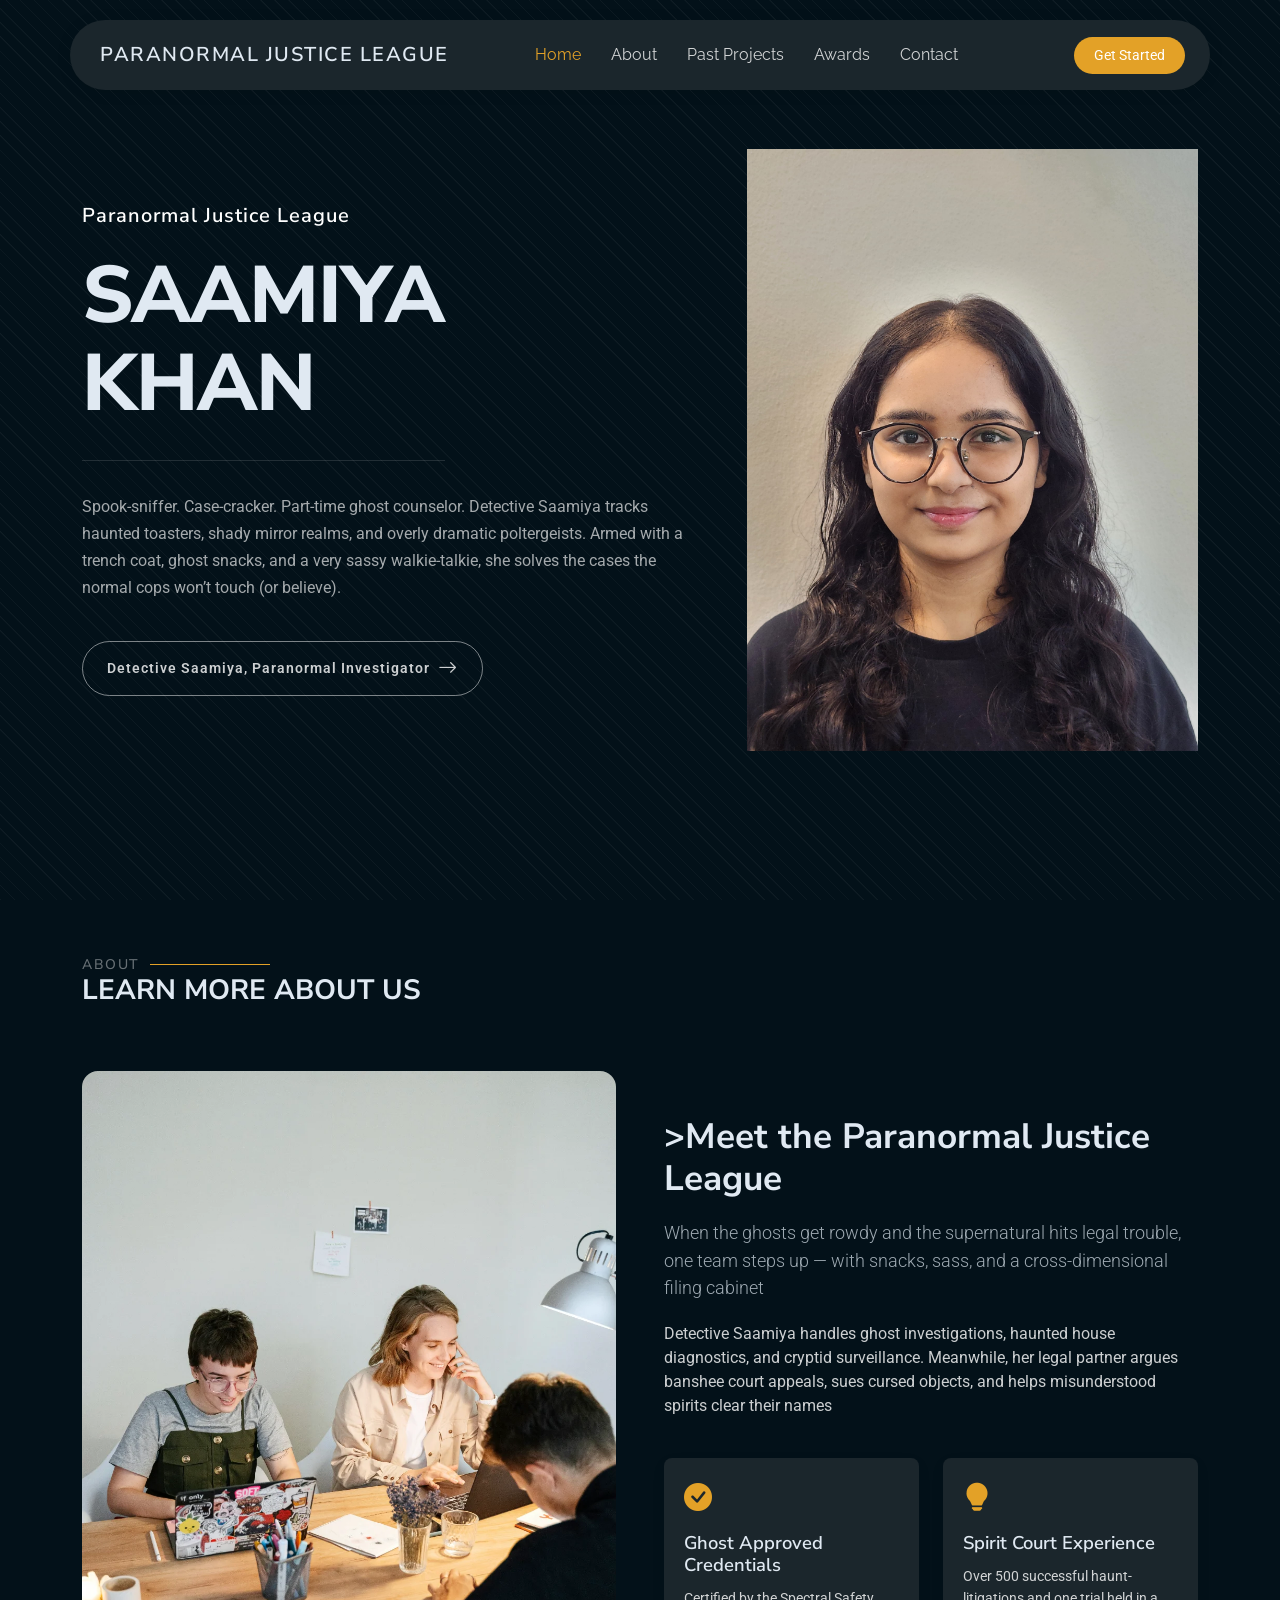
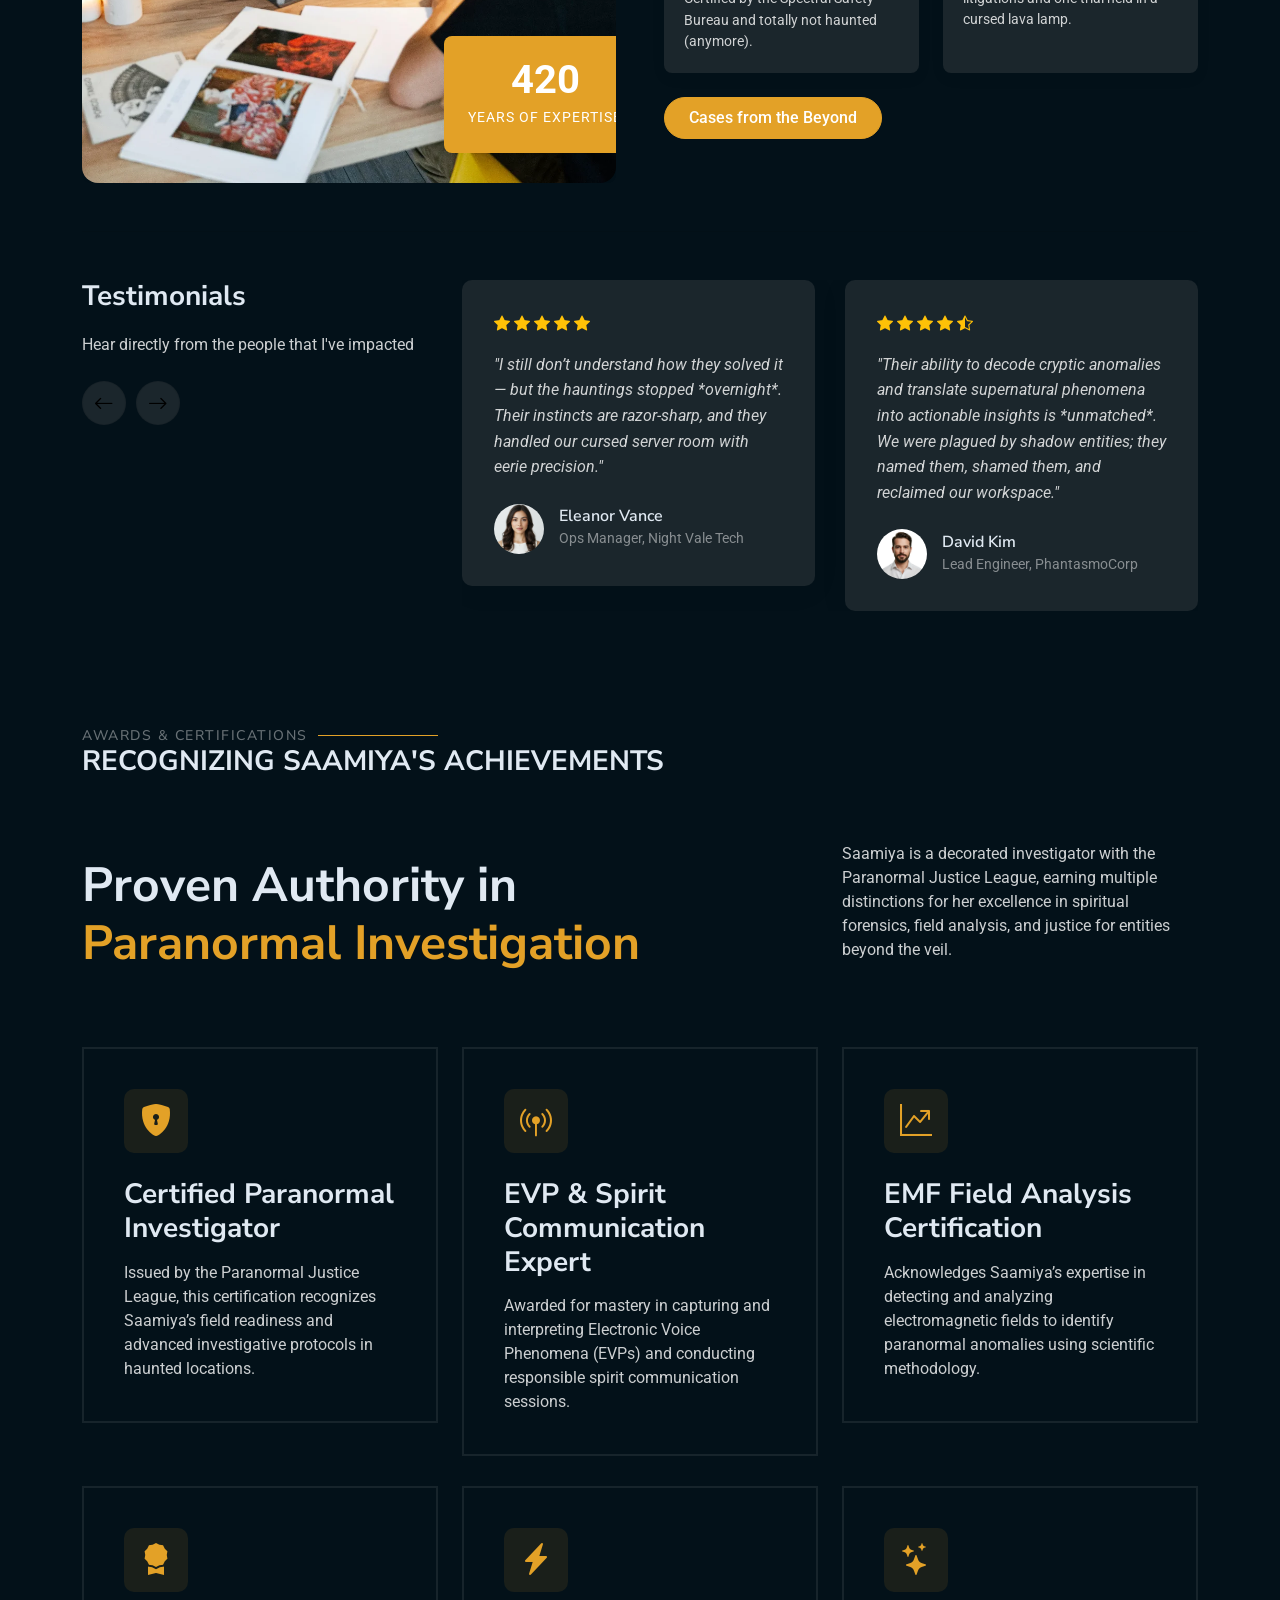
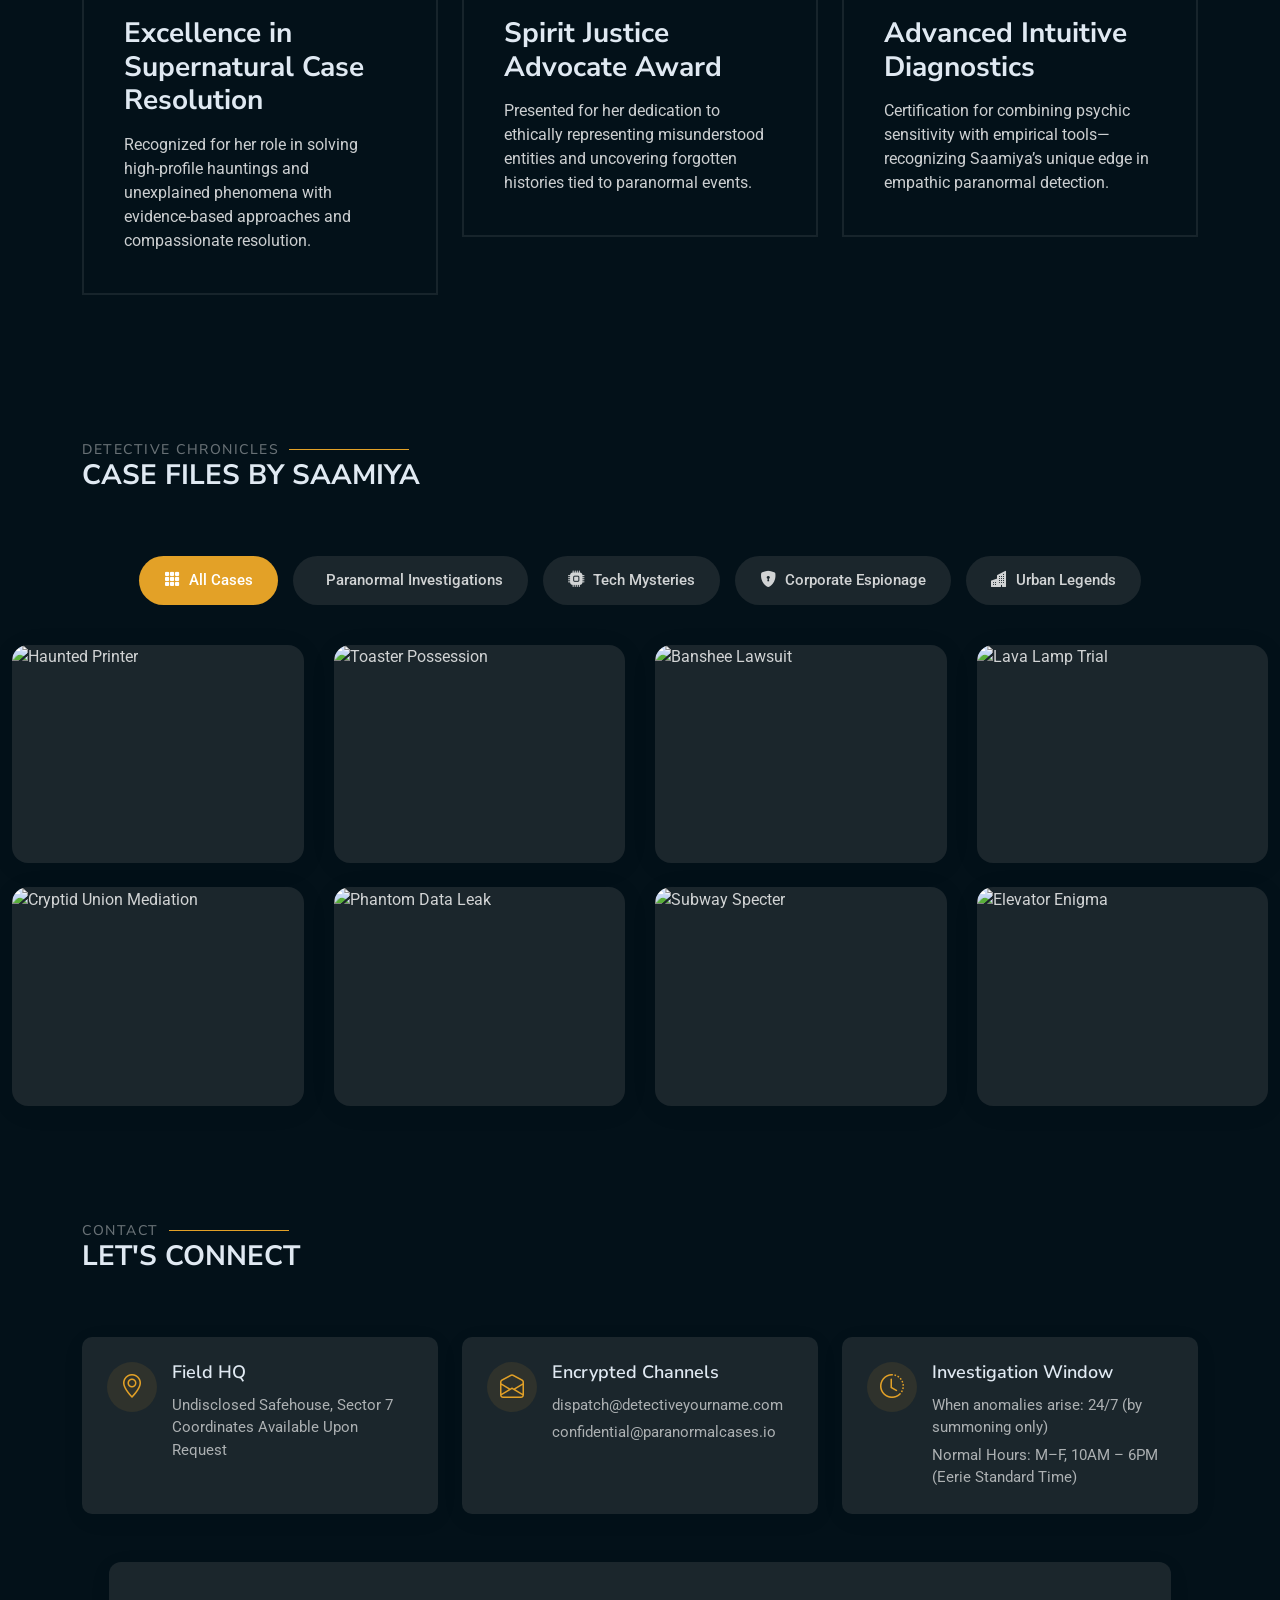
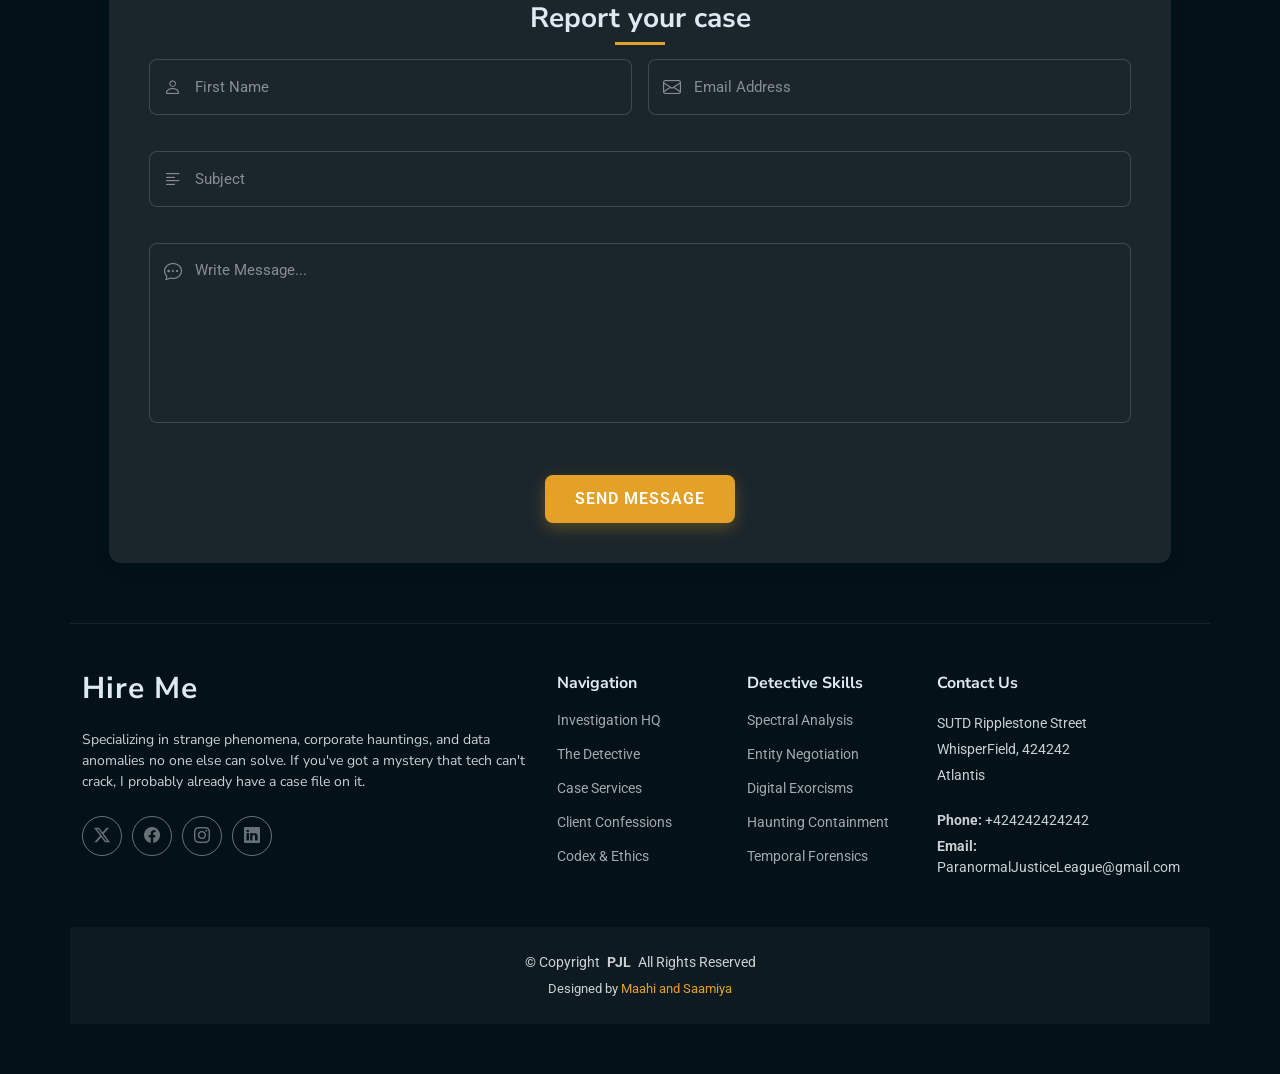
==== strategy2/index.html @ 7e61b8a5 "last commit" ====
<!DOCTYPE html>
<html lang="en">

<head>
  <meta charset="utf-8">
  <meta content="width=device-width, initial-scale=1.0" name="viewport">
  <title>Saamiya Khan's portfolio</title>
  <meta name="description" content="">
  <meta name="keywords" content="">

  <!-- Favicons -->
  <link href="assets/img/favicon.png" rel="icon">
  <link href="assets/img/apple-touch-icon.png" rel="apple-touch-icon">

  <!-- Fonts -->
  <link href="https://fonts.googleapis.com" rel="preconnect">
  <link href="https://fonts.gstatic.com" rel="preconnect" crossorigin>
  <link href="https://fonts.googleapis.com/css2?family=Roboto:ital,wght@0,100;0,300;0,400;0,500;0,700;0,900;1,100;1,300;1,400;1,500;1,700;1,900&family=Raleway:ital,wght@0,100;0,200;0,300;0,400;0,500;0,600;0,700;0,800;0,900;1,100;1,200;1,300;1,400;1,500;1,600;1,700;1,800;1,900&family=Nunito+Sans:ital,wght@0,200;0,300;0,400;0,600;0,700;0,800;0,900;1,200;1,300;1,400;1,600;1,700;1,800;1,900&display=swap" rel="stylesheet">

  <!-- Vendor CSS Files -->
  <link href="assets/vendor/bootstrap/css/bootstrap.min.css" rel="stylesheet">
  <link href="assets/vendor/bootstrap-icons/bootstrap-icons.css" rel="stylesheet">
  <link href="assets/vendor/aos/aos.css" rel="stylesheet">
  <link href="assets/vendor/swiper/swiper-bundle.min.css" rel="stylesheet">
  <link href="assets/vendor/glightbox/css/glightbox.min.css" rel="stylesheet">

  <!-- Main CSS File -->
  <link href="assets/css/main.css" rel="stylesheet">
  

  <!-- =======================================================
  * Template Name: Strategy
  * Template URL: https://bootstrapmade.com/strategy-bootstrap-agency-template/
  * Updated: Jun 06 2025 with Bootstrap v5.3.6
  * Author: BootstrapMade.com
  * License: https://bootstrapmade.com/license/
  ======================================================== -->
</head>

<body class="index-page">

  <header id="header" class="header d-flex align-items-center fixed-top">
    <div class="header-container container-fluid container-xl position-relative d-flex align-items-center justify-content-between">

      <a href="index.html" class="logo d-flex align-items-center me-auto me-xl-0">
        <!-- Uncomment the line below if you also wish to use an image logo -->
        <!-- <img src="assets/img/logo.webp" alt=""> -->
        <h1 class="sitename">Paranormal Justice League</h1>
      </a>

      <nav id="navmenu" class="navmenu">
        <ul>
          <li><a href="#hero" class="active">Home</a></li>
          <li><a href="#about">About</a></li>
          <li><a href="#portfolio">Past Projects</a></li>
          <li><a href="#awards">Awards</a></li>
          <!-- <li><a href="#team">Team</a></li> -->
          <!-- <li class="dropdown"><a href="#"><span>Dropdown</span> <i class="bi bi-chevron-down toggle-dropdown"></i></a> -->
            <!-- <ul> -->
              <!-- <li><a href="#">Dropdown 1</a></li>
              <li class="dropdown"><a href="#"><span>Deep Dropdown</span> <i class="bi bi-chevron-down toggle-dropdown"></i></a>
                <ul>
                  <li><a href="#">Deep Dropdown 1</a></li>
                  <li><a href="#">Deep Dropdown 2</a></li>
                  <li><a href="#">Deep Dropdown 3</a></li>
                  <li><a href="#">Deep Dropdown 4</a></li>
                  <li><a href="#">Deep Dropdown 5</a></li>
                </ul>
              </li>
              <li><a href="#">Dropdown 2</a></li>
              <li><a href="#">Dropdown 3</a></li>
              <li><a href="#">Dropdown 4</a></li>
            </ul>
          </li> -->
          <li><a href="#contact">Contact</a></li>
        <!-- </ul> -->
        <i class="mobile-nav-toggle d-xl-none bi bi-list"></i>
      </nav>

      <a class="btn-getstarted" href="#about">Get Started</a>

    </div>
  </header>

  <main class="main">

    <!-- Hero Section -->
    <section id="hero" class="hero section">
      <div class="container">
        <div class="row">
          <div class="col-lg-7 content-col" data-aos="fade-up">
            <div class="content">
              <div class="agency-name">
                <h5>Paranormal Justice League</h5>
              </div>

              <div class="main-heading">
                <h1>SAAMIYA <br>KHAN</h1>
              </div>

              <div class="divider"></div>

              <div class="description">
                <p>Spook-sniffer. Case-cracker. Part-time ghost counselor. Detective Saamiya tracks haunted toasters, shady mirror realms, and overly dramatic poltergeists. Armed with a trench coat, ghost snacks, and a very sassy walkie-talkie, she solves the cases the normal cops won’t touch (or believe).</p>
              </div>

              <div class="cta-button">
                <a href="#services" class="btn">
                  <span>Detective Saamiya, Paranormal Investigator</span>
                  <i class="bi bi-arrow-right"></i>
                </a>
              </div>
            </div>
          </div>

          <div class="col-lg-5" data-aos="zoom-out">
            <div class="visual-content">
              <div class="fluid-shape">
                <img src="maahi.jpg" alt="Abstract Fluid Shape" class="fluid-img">
              </div>


          </div>
        </div>
      </div>
    </section><!-- /Hero Section -->

    <!-- About Section -->
    <section id="about" class="about section">

      <!-- Section Title -->
      <div class="container section-title" data-aos="fade-up">
        <h2>About</h2>
        <div><span>Learn More</span> <span class="description-title">About Us</span></div>
      </div><!-- End Section Title -->

      <div class="container">

        <div class="row gx-5 align-items-center">
          <div class="col-lg-6" data-aos="fade-right" data-aos-delay="200">
            <div class="about-image position-relative">
              <img src="assets/img/about/about-portrait-1.webp" class="img-fluid rounded-4 shadow-sm" alt="About Image" loading="lazy">
              <div class="experience-badge">
                <span class="years">420</span>
                <span class="text">Years of Expertise</span>
              </div>
            </div>
          </div>

          <div class="col-lg-6 mt-4 mt-lg-0" data-aos="fade-left" data-aos-delay="300">
            <div class="about-content">
              <h2>>Meet the Paranormal Justice League</h2>
              <p class="lead">When the ghosts get rowdy and the supernatural hits legal trouble, one team steps up — with snacks, sass, and a cross-dimensional filing cabinet</p>
              <p>Detective Saamiya handles ghost investigations, haunted house diagnostics, and cryptid surveillance. Meanwhile, her legal partner argues banshee court appeals, sues cursed objects, and helps misunderstood spirits clear their names</p>

              <div class="row g-4 mt-3">
                <div class="col-md-6" data-aos="zoom-in" data-aos-delay="400">
                  <div class="feature-item">
                    <i class="bi bi-check-circle-fill"></i>
                    <h5>Ghost Approved Credentials</h5>
                    <p>Certified by the Spectral Safety Bureau and totally not haunted (anymore).</p>
                  </div>
                </div>
                <div class="col-md-6" data-aos="zoom-in" data-aos-delay="450">
                  <div class="feature-item">
                    <i class="bi bi-lightbulb-fill"></i>
                    <h5>Spirit Court Experience</h5>
                    <p>Over 500 successful haunt-litigations and one trial held in a cursed lava lamp.</p>
                  </div>
                </div>
              </div>

              <a href="#" class="btn btn-primary mt-4">Cases from the Beyond</a>
            </div>
          </div>
        </div>

        <div class="testimonial-section mt-5 pt-5" data-aos="fade-up" data-aos-delay="100">
          <div class="row">
            <div class="col-lg-4" data-aos="fade-right" data-aos-delay="200">
              <div class="testimonial-intro">
                <h3>Testimonials</h3>
                <p>Hear directly from the people that I've impacted</p>
                <div class="swiper-nav-buttons mt-4">
                  <button class="slider-prev"><i class="bi bi-arrow-left"></i></button>
                  <button class="slider-next"><i class="bi bi-arrow-right"></i></button>
                </div>
              </div>
            </div>

            <div class="col-lg-8" data-aos="fade-left" data-aos-delay="300">
              <div class="testimonial-slider swiper init-swiper">
                <script type="application/json" class="swiper-config">
                  {
                    "loop": true,
                    "speed": 800,
                    "autoplay": {
                      "delay": 5000
                    },
                    "slidesPerView": 1,
                    "spaceBetween": 30,
                    "navigation": {
                      "nextEl": ".slider-next",
                      "prevEl": ".slider-prev"
                    },
                    "breakpoints": {
                      "768": {
                        "slidesPerView": 2
                      }
                    }
                  }
                </script>
                <div class="swiper-wrapper">
                  <div class="swiper-slide">
                    <div class="testimonial-item">
                      <div class="rating mb-3">
                        <i class="bi bi-star-fill"></i>
                        <i class="bi bi-star-fill"></i>
                        <i class="bi bi-star-fill"></i>
                        <i class="bi bi-star-fill"></i>
                        <i class="bi bi-star-fill"></i>
                      </div>
                      <p>"I still don’t understand how they solved it — but the hauntings stopped *overnight*. Their instincts are razor-sharp, and they handled our cursed server room with eerie precision."</p>
                      <div class="client-info d-flex align-items-center mt-4">
                        <img src="assets/img/person/person-f-1.webp" class="client-img" alt="Client" loading="lazy">
                        <div>
                          <h6 class="mb-0">Eleanor Vance</h6>
                          <span>Ops Manager, Night Vale Tech</span>
                        </div>
                      </div>
                    </div>
                  </div>
                
                  <div class="swiper-slide">
                    <div class="testimonial-item">
                      <div class="rating mb-3">
                        <i class="bi bi-star-fill"></i>
                        <i class="bi bi-star-fill"></i>
                        <i class="bi bi-star-fill"></i>
                        <i class="bi bi-star-fill"></i>
                        <i class="bi bi-star-half"></i>
                      </div>
                      <p>"Their ability to decode cryptic anomalies and translate supernatural phenomena into actionable insights is *unmatched*. We were plagued by shadow entities; they named them, shamed them, and reclaimed our workspace."</p>
                      <div class="client-info d-flex align-items-center mt-4">
                        <img src="assets/img/person/person-m-1.webp" class="client-img" alt="Client" loading="lazy">
                        <div>
                          <h6 class="mb-0">David Kim</h6>
                          <span>Lead Engineer, PhantasmoCorp</span>
                        </div>
                      </div>
                    </div>
                  </div>
                
                  <div class="swiper-slide">
                    <div class="testimonial-item">
                      <div class="rating mb-3">
                        <i class="bi bi-star-fill"></i>
                        <i class="bi bi-star-fill"></i>
                        <i class="bi bi-star-fill"></i>
                        <i class="bi bi-star-fill"></i>
                        <i class="bi bi-star-fill"></i>
                      </div>
                      <p>"They handled our multidimensional anomaly with calm, professionalism, and surprisingly good humor. Their case notes alone could be a sacred text. We’ll never call anyone else."</p>
                      <div class="client-info d-flex align-items-center mt-4">
                        <img src="assets/img/person/person-f-2.webp" class="client-img" alt="Client" loading="lazy">
                        <div>
                          <h6 class="mb-0">Isabella Diaz</h6>
                          <span>Research Analyst, Quantum Wards Institute</span>
                        </div>
                      </div>
                    </div>
                  </div>
                
                  <div class="swiper-slide">
                    <div class="testimonial-item">
                      <div class="rating mb-3">
                        <i class="bi bi-star-fill"></i>
                        <i class="bi bi-star-fill"></i>
                        <i class="bi bi-star-fill"></i>
                        <i class="bi bi-star-fill"></i>
                        <i class="bi bi-star-half"></i>
                      </div>
                      <p>"Their work isn’t just investigation — it’s *art*. They found the pattern behind our ghostly interference and helped us build a psychic firewall. We’ve seen 300% fewer interdimensional glitches since."</p>
                      <div class="client-info d-flex align-items-center mt-4">
                        <img src="assets/img/person/person-f-3.webp" class="client-img" alt="Client" loading="lazy">
                        <div>
                          <h6 class="mb-0">Olivia Chen</h6>
                          <span>Strategic Lead, Aether Defense Ltd.</span>
                        </div>
                      </div>
                    </div>
                  </div>
                </div>
                
                    </div>
                  </div>

                </div>
              </div>
            </div>
          </div>
        </div>

      </div>

    </section><!-- /About Section -->

<!-- Awards & Certifications Section -->
<section id="awards" class="services section">

  <!-- Section Title -->
  <div class="container section-title" data-aos="fade-up">
    <h2>Awards & Certifications</h2>
    <div><span>Recognizing</span> <span class="description-title">Saamiya's Achievements</span></div>
  </div><!-- End Section Title -->

  <div class="container" data-aos="fade-up" data-aos-delay="100">

    <div class="service-header">
      <div class="row align-items-center">
        <div class="col-lg-8 col-md-12">
          <div class="service-intro">
            <h2 class="service-heading">
              <div>Proven Authority in</div>
              <div><span>Paranormal Investigation</span></div>
            </h2>
          </div>
        </div>
        <div class="col-lg-4 col-md-12">
          <div class="service-summary">
            <p>
              Saamiya is a decorated investigator with the Paranormal Justice League, earning multiple distinctions for her excellence in spiritual forensics, field analysis, and justice for entities beyond the veil.
            </p>
          </div>
        </div>
      </div>
    </div>

    <div class="row justify-content-center">
      <!-- Certification 1 -->
      <div class="col-lg-4 col-md-6" data-aos="fade-up" data-aos-delay="100">
        <div class="service-card position-relative z-1">
          <div class="service-icon"><i class="bi bi-shield-lock-fill"></i></div>
          <h3><span>Certified Paranormal Investigator</span></h3>
          <p>
            Issued by the Paranormal Justice League, this certification recognizes Saamiya’s field readiness and advanced investigative protocols in haunted locations.
          </p>
        </div>
      </div>

      <!-- Certification 2 -->
      <div class="col-lg-4 col-md-6" data-aos="fade-up" data-aos-delay="200">
        <div class="service-card position-relative z-1">
          <div class="service-icon"><i class="bi bi-broadcast-pin"></i></div>
          <h3><span>EVP & Spirit Communication Expert</span></h3>
          <p>
            Awarded for mastery in capturing and interpreting Electronic Voice Phenomena (EVPs) and conducting responsible spirit communication sessions.
          </p>
        </div>
      </div>

      <!-- Certification 3 -->
      <div class="col-lg-4 col-md-6" data-aos="fade-up" data-aos-delay="300">
        <div class="service-card position-relative z-1">
          <div class="service-icon"><i class="bi bi-graph-up-arrow"></i></div>
          <h3><span>EMF Field Analysis Certification</span></h3>
          <p>
            Acknowledges Saamiya’s expertise in detecting and analyzing electromagnetic fields to identify paranormal anomalies using scientific methodology.
          </p>
        </div>
      </div>

      <!-- Award 1 -->
      <div class="col-lg-4 col-md-6" data-aos="fade-up" data-aos-delay="100">
        <div class="service-card position-relative z-1">
          <div class="service-icon"><i class="bi bi-award-fill"></i></div>
          <h3><span>Excellence in Supernatural Case Resolution</span></h3>
          <p>
            Recognized for her role in solving high-profile hauntings and unexplained phenomena with evidence-based approaches and compassionate resolution.
          </p>
        </div>
      </div>

      <!-- Award 2 -->
      <div class="col-lg-4 col-md-6" data-aos="fade-up" data-aos-delay="200">
        <div class="service-card position-relative z-1">
          <div class="service-icon"><i class="bi bi-lightning-charge-fill"></i></div>
          <h3><span>Spirit Justice Advocate Award</span></h3>
          <p>
            Presented for her dedication to ethically representing misunderstood entities and uncovering forgotten histories tied to paranormal events.
          </p>
        </div>
      </div>

      <!-- Certification 4 -->
      <div class="col-lg-4 col-md-6" data-aos="fade-up" data-aos-delay="300">
        <div class="service-card position-relative z-1">
          <div class="service-icon"><i class="bi bi-stars"></i></div>
          <h3><span>Advanced Intuitive Diagnostics</span></h3>
          <p>
            Certification for combining psychic sensitivity with empirical tools—recognizing Saamiya’s unique edge in empathic paranormal detection.
          </p>
        </div>
      </div>
    </div>

  </div>

</section><!-- /Awards & Certifications Section -->
<!-- /Services Section -->

    
<!-- Detective Chronicles -->
<section id="portfolio" class="portfolio section">

  <!-- Section Title -->
  <div class="container section-title" data-aos="fade-up">
    <h2>Detective Chronicles</h2>
    <div><span>Case Files</span> <span class="description-title">by Saamiya</span></div>
  </div>

  <div class="container-fluid" data-aos="fade-up" data-aos-delay="100">

    <!-- Filter Buttons -->
    <ul class="portfolio-filters isotope-filters" data-aos="fade-up" data-aos-delay="200">
      <li data-filter="*" class="filter-active"><i class="bi bi-grid-3x3-gap-fill"></i> All Cases</li>
      <li data-filter=".filter-paranormal"><i class="bi bi-ghost"></i> Paranormal Investigations</li>
      <li data-filter=".filter-tech"><i class="bi bi-cpu-fill"></i> Tech Mysteries</li>
      <li data-filter=".filter-espionage"><i class="bi bi-shield-lock-fill"></i> Corporate Espionage</li>
      <li data-filter=".filter-urban"><i class="bi bi-buildings-fill"></i> Urban Legends</li>
    </ul>

    <div class="row g-4 isotope-container" data-aos="fade-up" data-aos-delay="300">

      <!-- 1. Haunted Printer -->
      <div class="col-xl-3 col-lg-4 col-md-6 portfolio-item isotope-item filter-paranormal filter-tech">
        <article class="portfolio-entry">
          <figure class="entry-image">
            <img src="https://media.istockphoto.com/id/1144360999/vector/printer-smiling-happily.jpg?s=612x612&w=0&k=20&c=KK5tN6tHNyS4cyvFwNqzIfMZHY4Z8WwAH3NFi91m-T4=" class="img-fluid" alt="Haunted Printer" loading="lazy">
            <div class="entry-overlay">
              <div class="overlay-content">
                <div class="entry-meta">Paranormal • Tech</div>
                <h3 class="entry-title">Haunted Printer Debacle</h3>
                <div class="entry-links">
                  <a href="https://media.istockphoto.com/id/1144360999/vector/printer-smiling-happily.jpg?s=612x612&w=0&k=20&c=KK5tN6tHNyS4cyvFwNqzIfMZHY4Z8WwAH3NFi91m-T4=" class="glightbox" data-gallery="portfolio-gallery-printer" data-glightbox='{"title": "Haunted Printer Debacle", "description": "I exorcised a cursed printer spitting midnight resume curses."}'>
                    <i class="bi bi-arrows-angle-expand"></i>
                  </a>
                </div>
              </div>
            </div>
          </figure>
        </article>
      </div>

      <!-- 2. Toaster Possession -->
      <div class="col-xl-3 col-lg-4 col-md-6 portfolio-item isotope-item filter-paranormal filter-tech">
        <article class="portfolio-entry">
          <figure class="entry-image">
            <img src="https://i.scdn.co/image/ab6765630000ba8a7b9ec8b0b09b303f2203f6bc" class="img-fluid" alt="Toaster Possession" loading="lazy">
            <div class="entry-overlay">
              <div class="overlay-content">
                <div class="entry-meta">Paranormal • Tech</div>
                <h3 class="entry-title">Toaster Possession</h3>
                <div class="entry-links">
                  <a href="https://i.scdn.co/image/ab6765630000ba8a7b9ec8b0b09b303f2203f6bc" class="glightbox" data-gallery="portfolio-gallery-toaster" data-glightbox='{"title": "Toaster Possession", "description": "I uncovered a spirit using a toaster to deliver ghostly messages."}'>
                    <i class="bi bi-arrows-angle-expand"></i>
                  </a>
                </div>
              </div>
            </div>
          </figure>
        </article>
      </div>

      <!-- 3. Banshee Lawsuit -->
      <div class="col-xl-3 col-lg-4 col-md-6 portfolio-item isotope-item filter-paranormal filter-urban">
        <article class="portfolio-entry">
          <figure class="entry-image">
            <img src="https://encrypted-tbn0.gstatic.com/images?q=tbn:ANd9GcRHsA2jXFbxF05ObL9e1bbpMeC14MDNgeGWzA&s" class="img-fluid" alt="Banshee Lawsuit" loading="lazy">
            <div class="entry-overlay">
              <div class="overlay-content">
                <div class="entry-meta">Paranormal • Urban</div>
                <h3 class="entry-title">Banshee HOA Lawsuit</h3>
                <div class="entry-links">
                  <a href="https://encrypted-tbn0.gstatic.com/images?q=tbn:ANd9GcRHsA2jXFbxF05ObL9e1bbpMeC14MDNgeGWzA&s" class="glightbox" data-gallery="portfolio-gallery-banshee" data-glightbox='{"title": "Banshee HOA Lawsuit", "description": "I defended a banshee accused of disturbing the neighborhood—free-speech screams court-win!"}'>
                    <i class="bi bi-arrows-angle-expand"></i>
                  </a>
                </div>
              </div>
            </div>
          </figure>
        </article>
      </div>

      <!-- 4. Lava Lamp Trial -->
      <div class="col-xl-3 col-lg-4 col-md-6 portfolio-item isotope-item filter-paranormal">
        <article class="portfolio-entry">
          <figure class="entry-image">
            <img src="https://upload.wikimedia.org/wikipedia/commons/2/24/Lava_lamps_%2816136876840%29.jpg" class="img-fluid" alt="Lava Lamp Trial" loading="lazy">
            <div class="entry-overlay">
              <div class="overlay-content">
                <div class="entry-meta">Paranormal</div>
                <h3 class="entry-title">Cursed Lava Lamp Trial</h3>
                <div class="entry-links">
                  <a href="https://upload.wikimedia.org/wikipedia/commons/2/24/Lava_lamps_%2816136876840%29.jpg" class="glightbox" data-gallery="portfolio-gallery-lavalamp" data-glightbox='{"title": "Cursed Lava Lamp Trial", "description": "I represented a sentient lava lamp seeking legal standing—won candle-court citizenship."}'>
                    <i class="bi bi-arrows-angle-expand"></i>
                  </a>
                </div>
              </div>
            </div>
          </figure>
        </article>
      </div>

      <!-- 5. Cryptid Union Mediation -->
      <div class="col-xl-3 col-lg-4 col-md-6 portfolio-item isotope-item filter-paranormal filter-espionage">
        <article class="portfolio-entry">
          <figure class="entry-image">
            <img src="https://thumbs.dreamstime.com/b/walking-bigfoot-drawing-comic-style-cartoon-mythical-creature-vector-clip-art-illustration-95029530.jpg" class="img-fluid" alt="Cryptid Union Mediation" loading="lazy">
            <div class="entry-overlay">
              <div class="overlay-content">
                <div class="entry-meta">Paranormal • Espionage</div>
                <h3 class="entry-title">Cryptid Union Mediation</h3>
                <div class="entry-links">
                  <a href="https://thumbs.dreamstime.com/b/walking-bigfoot-drawing-comic-style-cartoon-mythical-creature-vector-clip-art-illustration-95029530.jpg" class="glightbox" data-gallery="portfolio-gallery-cryptid" data-glightbox='{"title": "Cryptid Union Mediation", "description": "I mediated negotiations between Bigfoot and Mothman—secured snack breaks and forest Wi‑Fi."}'>
                    <i class="bi bi-arrows-angle-expand"></i>
                  </a>
                </div>
              </div>
            </div>
          </figure>
        </article>
      </div>

      <!-- 6. Phantom Data Leak -->
      <div class="col-xl-3 col-lg-4 col-md-6 portfolio-item isotope-item filter-tech filter-espionage">
        <article class="portfolio-entry">
          <figure class="entry-image">
            <img src="https://surfshark.com/wp-content/uploads/2022/03/What_is_data_leak_hero_EN-1024x501.png" class="img-fluid" alt="Phantom Data Leak" loading="lazy">
            <div class="entry-overlay">
              <div class="overlay-content">
                <div class="entry-meta">Tech • Espionage</div>
                <h3 class="entry-title">Phantom Data Leak</h3>
                <div class="entry-links">
                  <a href="https://surfshark.com/wp-content/uploads/2022/03/What_is_data_leak_hero_EN-1024x501.png" class="glightbox" data-gallery="portfolio-gallery-dataleak" data-glightbox='{"title": "Phantom Data Leak", "description": "I traced a ghost-sourced data breach leaking intel to nowhere—plugged ethereal backdoors in client server."}'>
                    <i class="bi bi-arrows-angle-expand"></i>
                  </a>
                </div>
              </div>
            </div>
          </figure>
        </article>
      </div>

      <!-- 7. Subway Specter -->
      <div class="col-xl-3 col-lg-4 col-md-6 portfolio-item isotope-item filter-urban filter-paranormal">
        <article class="portfolio-entry">
          <figure class="entry-image">
            <img src="https://img.freepik.com/free-vector/black-dirty-footprint-set_90220-280.jpg?semt=ais_items_boosted&w=740" class="img-fluid" alt="Subway Specter" loading="lazy">
            <div class="entry-overlay">
              <div class="overlay-content">
                <div class="entry-meta">Urban • Paranormal</div>
                <h3 class="entry-title">Subway Specter</h3>
                <div class="entry-links">
                  <a href="https://img.freepik.com/free-vector/black-dirty-footprint-set_90220-280.jpg?semt=ais_items_boosted&w=740" class="glightbox" data-gallery="portfolio-gallery-subway" data-glightbox='{"title": "Subway Specter", "description": "I investigated phantom footsteps on track 13 and restored service by relocating a lost spirit conductor."}'>
                    <i class="bi bi-arrows-angle-expand"></i>
                  </a>
                </div>
              </div>
            </div>
          </figure>
        </article>
      </div>

      <!-- 8. Elevator Enigma -->
      <div class="col-xl-3 col-lg-4 col-md-6 portfolio-item isotope-item filter-urban filter-tech">
        <article class="portfolio-entry">
          <figure class="entry-image">
            <img src="https://thumbs.dreamstime.com/b/nostalgic-s-vhs-countdown-timer-glitch-art-digital-time-capsule-pixelated-interference-retro-vibes-step-back-355498917.jpg" class="img-fluid" alt="Elevator Enigma" loading="lazy">
            <div class="entry-overlay">
              <div class="overlay-content">
                <div class="entry-meta">Urban • Tech</div>
                <h3 class="entry-title">Elevator Enigma</h3>
                <div class="entry-links">
                  <a href="https://thumbs.dreamstime.com/b/nostalgic-s-vhs-countdown-timer-glitch-art-digital-time-capsule-pixelated-interference-retro-vibes-step-back-355498917.jpg" class="glightbox" data-gallery="portfolio-gallery-elevator" data-glightbox='{"title": "Elevator Enigma", "description": "I debugged an elevator possessed by glitching time-loops—restored smooth rides using spectral firmware patch."}'>
                    <i class="bi bi-arrows-angle-expand"></i>
                  </a>
                </div>
              </div>
            </div>
          </figure>
        </article>
      </div>

    </div><!-- End Portfolio Container -->
  </div>
</section>


    

    <!-- Contact Section -->
    <section id="contact" class="contact section">

      <!-- Section Title -->
      <div class="container section-title" data-aos="fade-up">
        <h2>Contact</h2>
        <div><span>Let's</span> <span class="description-title">Connect</span></div>
      </div><!-- End Section Title -->

      <div class="container" data-aos="fade-up" data-aos-delay="100">

        <!-- Contact Info Boxes -->
        <div class="row gy-4 mb-5">
          <div class="col-lg-4" data-aos="fade-up" data-aos-delay="100">
            <div class="contact-info-box">
              <div class="icon-box">
                <i class="bi bi-geo-alt"></i>
              </div>
              <div class="info-content">
                <h4>Field HQ</h4>
                <p>Undisclosed Safehouse, Sector 7<br>Coordinates Available Upon Request</p>
              </div>
            </div>
          </div>
      
          <!-- Cryptic Mail -->
          <div class="col-lg-4" data-aos="fade-up" data-aos-delay="200">
            <div class="contact-info-box">
              <div class="icon-box">
                <i class="bi bi-envelope-open"></i>
              </div>
              <div class="info-content">
                <h4>Encrypted Channels</h4>
                <p>dispatch@detectiveyourname.com</p>
                <p>confidential@paranormalcases.io</p>
              </div>
            </div>
          </div>
      
          <!-- Operation Hours -->
          <div class="col-lg-4" data-aos="fade-up" data-aos-delay="300">
            <div class="contact-info-box">
              <div class="icon-box">
                <i class="bi bi-clock-history"></i>
              </div>
              <div class="info-content">
                <h4>Investigation Window</h4>
                <p>When anomalies arise: 24/7 (by summoning only)</p>
                <p>Normal Hours: M–F, 10AM – 6PM (Eerie Standard Time)</p>
              </div>
            </div>
          </div>
      
        </div>
      
      </div>
      

      <!-- Google Maps (Full Width) -->
      <!-- <div class="map-section" data-aos="fade-up" data-aos-delay="200">
        <iframe src="https://www.google.com/maps/embed?pb=!1m14!1m8!1m3!1d48389.78314118045!2d-74.006138!3d40.710059!3m2!1i1024!2i768!4f13.1!3m3!1m2!1s0x89c25a22a3bda30d%3A0xb89d1fe6bc499443!2sDowntown%20Conference%20Center!5e0!3m2!1sen!2sus!4v1676961268712!5m2!1sen!2sus" width="100%" height="500" style="border:0;" allowfullscreen="" loading="lazy" referrerpolicy="no-referrer-when-downgrade"></iframe>
      </div> -->

      <!-- Contact Form Section (Overlapping) -->
      
        <div class="row justify-content-center" data-aos="fade-up" data-aos-delay="300">
          <div class="col-lg-10">
            <div class="contact-form-wrapper">
              <h2 class="text-center mb-4">Report your case</h2>

              <form action="forms/contact.php" method="post" class="php-email-form">
                <div class="row g-3">
                  <div class="col-md-6">
                    <div class="form-group">
                      <div class="input-with-icon">
                        <i class="bi bi-person"></i>
                        <input type="text" class="form-control" name="name" placeholder="First Name" required="">
                      </div>
                    </div>
                  </div>

                  <div class="col-md-6">
                    <div class="form-group">
                      <div class="input-with-icon">
                        <i class="bi bi-envelope"></i>
                        <input type="email" class="form-control" name="email" placeholder="Email Address" required="">
                      </div>
                    </div>
                  </div>

                  <div class="col-md-12">
                    <div class="form-group">
                      <div class="input-with-icon">
                        <i class="bi bi-text-left"></i>
                        <input type="text" class="form-control" name="subject" placeholder="Subject" required="">
                      </div>
                    </div>
                  </div>

                  <div class="col-12">
                    <div class="form-group">
                      <div class="input-with-icon">
                        <i class="bi bi-chat-dots message-icon"></i>
                        <textarea class="form-control" name="message" placeholder="Write Message..." style="height: 180px" required=""></textarea>
                      </div>
                    </div>
                  </div>

                  <div class="col-12">
                    <div class="loading">Loading</div>
                    <div class="error-message"></div>
                    <div class="sent-message">Your message has been sent. Thank you!</div>
                  </div>

                  <div class="col-12 text-center">
                    <button type="submit" class="btn btn-primary btn-submit">SEND MESSAGE</button>
                  </div>
                </div>
              </form>
            </div>
          
        </div>

      </div>

    </section><!-- /Contact Section -->

  </main>

  <footer id="footer" class="footer">

    <div class="container footer-top">
      <div class="row gy-4">
        <div class="col-lg-5 col-md-12 footer-about">
          <a href="index.html" class="logo d-flex align-items-center">
            <span class="sitename">Hire Me</span>
          </a>
          <p>Specializing in strange phenomena, corporate hauntings, and data anomalies no one else can solve. If you've got a mystery that tech can't crack, I probably already have a case file on it.</p>
          <div class="social-links d-flex mt-4">
            <a href=""><i class="bi bi-twitter-x"></i></a>
            <a href=""><i class="bi bi-facebook"></i></a>
            <a href=""><i class="bi bi-instagram"></i></a>
            <a href=""><i class="bi bi-linkedin"></i></a>
          </div>
        </div>

        <div class="col-lg-2 col-6 footer-links">
          <h4>Navigation</h4>
          <ul>
            <li><a href="#">Investigation HQ</a></li>
            <li><a href="#">The Detective</a></li>
            <li><a href="#">Case Services</a></li>
            <li><a href="#">Client Confessions</a></li>
            <li><a href="#">Codex & Ethics</a></li>
          </ul>
        </div>

        <div class="col-lg-2 col-6 footer-links">
          <h4>Detective Skills</h4>
          <ul>
            <li><a href="#">Spectral Analysis</a></li>
            <li><a href="#">Entity Negotiation</a></li>
            <li><a href="#">Digital Exorcisms</a></li>
            <li><a href="#">Haunting Containment</a></li>
            <li><a href="#">Temporal Forensics</a></li>
          </ul>
        </div>

        <div class="col-lg-3 col-md-12 footer-contact text-center text-md-start">
          <h4>Contact Us</h4>
          <p>SUTD Ripplestone Street</p>
          <p>WhisperField, 424242</p>
          <p>Atlantis</p>
          <p class="mt-4"><strong>Phone:</strong> <span>+424242424242</span></p>
          <p><strong>Email:</strong> <span>ParanormalJusticeLeague@gmail.com</span></p>
        </div>

      </div>
    </div>

    <div class="container copyright text-center mt-4">
      <p>© <span>Copyright</span> <strong class="px-1 sitename">PJL</strong> <span>All Rights Reserved</span></p>
      <div class="credits">
        <!-- All the links in the footer should remain intact. -->
        <!-- You can delete the links only if you've purchased the pro version. -->
        <!-- Licensing information: https://bootstrapmade.com/license/ -->
        <!-- Purchase the pro version with working PHP/AJAX contact form: [buy-url] -->
        Designed by <a href="https://bootstrapmade.com/">Maahi and Saamiya</a>
      </div>
    </div>

  </footer>

  <!-- Scroll Top -->
  <a href="#" id="scroll-top" class="scroll-top d-flex align-items-center justify-content-center"><i class="bi bi-arrow-up-short"></i></a>

  <!-- Preloader -->
  <div id="preloader"></div>

  <!-- Vendor JS Files -->
  <script src="assets/vendor/bootstrap/js/bootstrap.bundle.min.js"></script>
  <script src="assets/vendor/php-email-form/validate.js"></script>
  <script src="assets/vendor/aos/aos.js"></script>
  <script src="assets/vendor/swiper/swiper-bundle.min.js"></script>
  <script src="assets/vendor/glightbox/js/glightbox.min.js"></script>
  <script src="assets/vendor/imagesloaded/imagesloaded.pkgd.min.js"></script>
  <script src="assets/vendor/isotope-layout/isotope.pkgd.min.js"></script>

  <!-- Main JS File -->
  <script src="assets/js/main.js"></script>

</body>

</html>
---- strategy2/assets/css/main.css ----
/**
* Template Name: Strategy
* Template URL: https://bootstrapmade.com/strategy-bootstrap-agency-template/
* Updated: Jun 06 2025 with Bootstrap v5.3.6
* Author: BootstrapMade.com
* License: https://bootstrapmade.com/license/
*/

/*--------------------------------------------------------------
# Font & Color Variables
# Help: https://bootstrapmade.com/color-system/
--------------------------------------------------------------*/
/* Fonts */
:root {
  --default-font: "Roboto",  system-ui, -apple-system, "Segoe UI", Roboto, "Helvetica Neue", Arial, "Noto Sans", "Liberation Sans", sans-serif, "Apple Color Emoji", "Segoe UI Emoji", "Segoe UI Symbol", "Noto Color Emoji";
  --heading-font: "Nunito Sans",  sans-serif;
  --nav-font: "Raleway",  sans-serif;
}

/* Global Colors - The following color variables are used throughout the website. Updating them here will change the color scheme of the entire website */
:root { 
  --background-color: #031119; /* Background color for the entire website, including individual sections */
  --default-color: rgba(255, 255, 255, 0.8); /* Default color used for the majority of the text content across the entire website */
  --heading-color: #e0e9f2; /* Color for headings, subheadings and title throughout the website */
  --accent-color: #e3a127; /* Accent color that represents your brand on the website. It's used for buttons, links, and other elements that need to stand out */
  --surface-color: #1b262c; /* The surface color is used as a background of boxed elements within sections, such as cards, icon boxes, or other elements that require a visual separation from the global background. */
  --contrast-color: #ffffff; /* Contrast color for text, ensuring readability against backgrounds of accent, heading, or default colors. */
}

/* Nav Menu Colors - The following color variables are used specifically for the navigation menu. They are separate from the global colors to allow for more customization options */
:root {
  --nav-color: rgba(255, 255, 255, 0.8);  /* The default color of the main navmenu links */
  --nav-hover-color: #e3a127; /* Applied to main navmenu links when they are hovered over or active */
  --nav-mobile-background-color: #29343a; /* Used as the background color for mobile navigation menu */
  --nav-dropdown-background-color: #29343a; /* Used as the background color for dropdown items that appear when hovering over primary navigation items */
  --nav-dropdown-color: rgba(255, 255, 255, 0.8); /* Used for navigation links of the dropdown items in the navigation menu. */
  --nav-dropdown-hover-color: #e3a127; /* Similar to --nav-hover-color, this color is applied to dropdown navigation links when they are hovered over. */
}

/* Color Presets - These classes override global colors when applied to any section or element, providing reuse of the sam color scheme. */

.light-background {
  --background-color: #0d1d26;
  --surface-color: #16262f;
}

.dark-background {
  --background-color: #060606;
  --default-color: #ffffff;
  --heading-color: #ffffff;
  --surface-color: #252525;
  --contrast-color: #ffffff;
}

/* Smooth scroll */
:root {
  scroll-behavior: smooth;
}

/*--------------------------------------------------------------
# General Styling & Shared Classes
--------------------------------------------------------------*/
body {
  color: var(--default-color);
  background-color: var(--background-color);
  font-family: var(--default-font);
}

a {
  color: var(--accent-color);
  text-decoration: none;
  transition: 0.3s;
}

a:hover {
  color: color-mix(in srgb, var(--accent-color), transparent 25%);
  text-decoration: none;
}

h1,
h2,
h3,
h4,
h5,
h6 {
  color: var(--heading-color);
  font-family: var(--heading-font);
}

/* PHP Email Form Messages
------------------------------*/
.php-email-form .error-message {
  display: none;
  background: #df1529;
  color: #ffffff;
  text-align: left;
  padding: 15px;
  margin-bottom: 24px;
  font-weight: 600;
}

.php-email-form .sent-message {
  display: none;
  color: #ffffff;
  background: #059652;
  text-align: center;
  padding: 15px;
  margin-bottom: 24px;
  font-weight: 600;
}

.php-email-form .loading {
  display: none;
  background: var(--surface-color);
  text-align: center;
  padding: 15px;
  margin-bottom: 24px;
}

.php-email-form .loading:before {
  content: "";
  display: inline-block;
  border-radius: 50%;
  width: 24px;
  height: 24px;
  margin: 0 10px -6px 0;
  border: 3px solid var(--accent-color);
  border-top-color: var(--surface-color);
  animation: php-email-form-loading 1s linear infinite;
}

@keyframes php-email-form-loading {
  0% {
    transform: rotate(0deg);
  }

  100% {
    transform: rotate(360deg);
  }
}

/*--------------------------------------------------------------
# Global Header
--------------------------------------------------------------*/
.header {
  --background-color: rgba(255, 255, 255, 0);
  color: var(--default-color);
  background-color: var(--background-color);
  padding: 20px 0;
  transition: all 0.5s;
  z-index: 997;
}

.header .header-container {
  background: var(--surface-color);
  border-radius: 50px;
  padding: 5px 25px 5px 30px;
  box-shadow: 0px 2px 15px rgba(0, 0, 0, 0.1);
}

.header .logo {
  line-height: 1;
}

.header .logo img {
  max-height: 36px;
  margin-right: 8px;
}

.header .logo h1 {
  font-size: 20px;
  margin: 0;
  font-weight: 600;
  text-transform: uppercase;
  letter-spacing: 1.5px;
  color: var(--heading-color);
}

.header .btn-getstarted,
.header .btn-getstarted:focus {
  color: var(--contrast-color);
  background: var(--accent-color);
  font-size: 14px;
  padding: 8px 20px;
  margin: 0 0 0 30px;
  border-radius: 50px;
  transition: 0.3s;
}

.header .btn-getstarted:hover,
.header .btn-getstarted:focus:hover {
  color: var(--contrast-color);
  background: color-mix(in srgb, var(--accent-color), transparent 15%);
}

@media (max-width: 1200px) {
  .header {
    padding-top: 10px;
  }

  .header .header-container {
    margin-left: 10px;
    margin-right: 10px;
    padding: 10px 5px 10px 15px;
  }

  .header .logo {
    order: 1;
  }

  .header .btn-getstarted {
    order: 2;
    margin: 0 10px 0 0;
    padding: 6px 15px;
  }

  .header .navmenu {
    order: 3;
  }
}

/*--------------------------------------------------------------
# Navigation Menu
--------------------------------------------------------------*/
/* Navmenu - Desktop */
@media (min-width: 1200px) {
  .navmenu {
    padding: 0;
  }

  .navmenu ul {
    margin: 0;
    padding: 0;
    display: flex;
    list-style: none;
    align-items: center;
  }

  .navmenu li {
    position: relative;
  }

  .navmenu a,
  .navmenu a:focus {
    color: var(--nav-color);
    padding: 18px 15px;
    font-size: 16px;
    font-family: var(--nav-font);
    font-weight: 400;
    display: flex;
    align-items: center;
    justify-content: space-between;
    white-space: nowrap;
    transition: 0.3s;
  }

  .navmenu a i,
  .navmenu a:focus i {
    font-size: 12px;
    line-height: 0;
    margin-left: 5px;
    transition: 0.3s;
  }

  .navmenu li:last-child a {
    padding-right: 0;
  }

  .navmenu li:hover>a,
  .navmenu .active,
  .navmenu .active:focus {
    color: var(--nav-hover-color);
  }

  .navmenu .dropdown ul {
    margin: 0;
    padding: 10px 0;
    background: var(--nav-dropdown-background-color);
    display: block;
    position: absolute;
    visibility: hidden;
    left: 14px;
    top: 130%;
    opacity: 0;
    transition: 0.3s;
    border-radius: 4px;
    z-index: 99;
    box-shadow: 0px 0px 30px rgba(0, 0, 0, 0.1);
  }

  .navmenu .dropdown ul li {
    min-width: 200px;
  }

  .navmenu .dropdown ul a {
    padding: 10px 20px;
    font-size: 15px;
    text-transform: none;
    color: var(--nav-dropdown-color);
  }

  .navmenu .dropdown ul a i {
    font-size: 12px;
  }

  .navmenu .dropdown ul a:hover,
  .navmenu .dropdown ul .active:hover,
  .navmenu .dropdown ul li:hover>a {
    color: var(--nav-dropdown-hover-color);
  }

  .navmenu .dropdown:hover>ul {
    opacity: 1;
    top: 100%;
    visibility: visible;
  }

  .navmenu .dropdown .dropdown ul {
    top: 0;
    left: -90%;
    visibility: hidden;
  }

  .navmenu .dropdown .dropdown:hover>ul {
    opacity: 1;
    top: 0;
    left: -100%;
    visibility: visible;
  }
}

/* Navmenu - Mobile */
@media (max-width: 1199px) {
  .mobile-nav-toggle {
    color: var(--nav-color);
    font-size: 28px;
    line-height: 0;
    margin-right: 10px;
    cursor: pointer;
    transition: color 0.3s;
  }

  .navmenu {
    padding: 0;
    z-index: 9997;
  }

  .navmenu ul {
    display: none;
    list-style: none;
    position: absolute;
    inset: 60px 20px 20px 20px;
    padding: 10px 0;
    margin: 0;
    border-radius: 6px;
    background-color: var(--nav-mobile-background-color);
    overflow-y: auto;
    transition: 0.3s;
    z-index: 9998;
    box-shadow: 0px 0px 30px rgba(0, 0, 0, 0.1);
  }

  .navmenu a,
  .navmenu a:focus {
    color: var(--nav-dropdown-color);
    padding: 10px 20px;
    font-family: var(--nav-font);
    font-size: 17px;
    font-weight: 500;
    display: flex;
    align-items: center;
    justify-content: space-between;
    white-space: nowrap;
    transition: 0.3s;
  }

  .navmenu a i,
  .navmenu a:focus i {
    font-size: 12px;
    line-height: 0;
    margin-left: 5px;
    width: 30px;
    height: 30px;
    display: flex;
    align-items: center;
    justify-content: center;
    border-radius: 50%;
    transition: 0.3s;
    background-color: color-mix(in srgb, var(--accent-color), transparent 90%);
  }

  .navmenu a i:hover,
  .navmenu a:focus i:hover {
    background-color: var(--accent-color);
    color: var(--contrast-color);
  }

  .navmenu a:hover,
  .navmenu .active,
  .navmenu .active:focus {
    color: var(--nav-dropdown-hover-color);
  }

  .navmenu .active i,
  .navmenu .active:focus i {
    background-color: var(--accent-color);
    color: var(--contrast-color);
    transform: rotate(180deg);
  }

  .navmenu .dropdown ul {
    position: static;
    display: none;
    z-index: 99;
    padding: 10px 0;
    margin: 10px 20px;
    background-color: var(--nav-dropdown-background-color);
    border: 1px solid color-mix(in srgb, var(--default-color), transparent 90%);
    box-shadow: none;
    transition: all 0.5s ease-in-out;
  }

  .navmenu .dropdown ul ul {
    background-color: rgba(33, 37, 41, 0.1);
  }

  .navmenu .dropdown>.dropdown-active {
    display: block;
    background-color: rgba(33, 37, 41, 0.03);
  }

  .mobile-nav-active {
    overflow: hidden;
  }

  .mobile-nav-active .mobile-nav-toggle {
    color: #fff;
    position: absolute;
    font-size: 32px;
    top: 15px;
    right: 15px;
    margin-right: 0;
    z-index: 9999;
  }

  .mobile-nav-active .navmenu {
    position: fixed;
    overflow: hidden;
    inset: 0;
    background: rgba(33, 37, 41, 0.8);
    transition: 0.3s;
  }

  .mobile-nav-active .navmenu>ul {
    display: block;
  }
}

/*--------------------------------------------------------------
# Global Footer
--------------------------------------------------------------*/
.footer {
  color: var(--default-color);
  background-color: var(--background-color);
  font-size: 14px;
  padding-bottom: 50px;
  position: relative;
}

.footer .footer-top {
  padding-top: 50px;
  border-top: 1px solid color-mix(in srgb, var(--default-color), transparent 90%);
}

.footer .footer-about .logo {
  line-height: 1;
  margin-bottom: 25px;
}

.footer .footer-about .logo img {
  max-height: 40px;
  margin-right: 6px;
}

.footer .footer-about .logo span {
  color: var(--heading-color);
  font-size: 30px;
  font-weight: 700;
  letter-spacing: 1px;
  font-family: var(--heading-font);
}

.footer .footer-about p {
  font-size: 14px;
  font-family: var(--heading-font);
}

.footer .social-links a {
  display: flex;
  align-items: center;
  justify-content: center;
  width: 40px;
  height: 40px;
  border-radius: 50%;
  border: 1px solid color-mix(in srgb, var(--default-color), transparent 50%);
  font-size: 16px;
  color: color-mix(in srgb, var(--default-color), transparent 50%);
  margin-right: 10px;
  transition: 0.3s;
}

.footer .social-links a:hover {
  color: var(--accent-color);
  border-color: var(--accent-color);
}

.footer h4 {
  font-size: 16px;
  font-weight: bold;
  position: relative;
  padding-bottom: 12px;
}

.footer .footer-links {
  margin-bottom: 30px;
}

.footer .footer-links ul {
  list-style: none;
  padding: 0;
  margin: 0;
}

.footer .footer-links ul i {
  padding-right: 2px;
  font-size: 12px;
  line-height: 0;
}

.footer .footer-links ul li {
  padding: 10px 0;
  display: flex;
  align-items: center;
}

.footer .footer-links ul li:first-child {
  padding-top: 0;
}

.footer .footer-links ul a {
  color: color-mix(in srgb, var(--default-color), transparent 20%);
  display: inline-block;
  line-height: 1;
}

.footer .footer-links ul a:hover {
  color: var(--accent-color);
}

.footer .footer-contact p {
  margin-bottom: 5px;
}

.footer .copyright {
  padding-top: 25px;
  padding-bottom: 25px;
  background-color: color-mix(in srgb, var(--default-color), transparent 95%);
}

.footer .copyright p {
  margin-bottom: 0;
}

.footer .credits {
  margin-top: 6px;
  font-size: 13px;
}

/*--------------------------------------------------------------
# Preloader
--------------------------------------------------------------*/
#preloader {
  position: fixed;
  inset: 0;
  z-index: 999999;
  overflow: hidden;
  background: var(--background-color);
  transition: all 0.6s ease-out;
}

#preloader:before {
  content: "";
  position: fixed;
  top: calc(50% - 30px);
  left: calc(50% - 30px);
  border: 6px solid #ffffff;
  border-color: var(--accent-color) transparent var(--accent-color) transparent;
  border-radius: 50%;
  width: 60px;
  height: 60px;
  animation: animate-preloader 1.5s linear infinite;
}

@keyframes animate-preloader {
  0% {
    transform: rotate(0deg);
  }

  100% {
    transform: rotate(360deg);
  }
}

/*--------------------------------------------------------------
# Scroll Top Button
--------------------------------------------------------------*/
.scroll-top {
  position: fixed;
  visibility: hidden;
  opacity: 0;
  right: 15px;
  bottom: -15px;
  z-index: 99999;
  background-color: var(--accent-color);
  width: 44px;
  height: 44px;
  border-radius: 50px;
  transition: all 0.4s;
}

.scroll-top i {
  font-size: 24px;
  color: var(--contrast-color);
  line-height: 0;
}

.scroll-top:hover {
  background-color: color-mix(in srgb, var(--accent-color), transparent 20%);
  color: var(--contrast-color);
}

.scroll-top.active {
  visibility: visible;
  opacity: 1;
  bottom: 15px;
}

/*--------------------------------------------------------------
# Disable aos animation delay on mobile devices
--------------------------------------------------------------*/
@media screen and (max-width: 768px) {
  [data-aos-delay] {
    transition-delay: 0 !important;
  }
}

/*--------------------------------------------------------------
# Global Page Titles & Breadcrumbs
--------------------------------------------------------------*/
.page-title {
  color: var(--default-color);
  background-color: var(--background-color);
  background-size: cover;
  background-position: center;
  background-repeat: no-repeat;
  padding: 160px 0 80px 0;
  text-align: center;
  position: relative;
}

.page-title::after {
  content: "";
  position: absolute;
  top: 0;
  left: 0;
  right: 0;
  bottom: 0;
  background-image: repeating-linear-gradient(45deg, rgba(255, 255, 255, 0.02) 0px, rgba(255, 255, 255, 0.05) 1px, transparent 1px, transparent 10px);
  z-index: 1;
}

.page-title h1 {
  font-size: 42px;
  font-weight: 700;
  margin-bottom: 10px;
}

.page-title .breadcrumbs ol {
  display: flex;
  flex-wrap: wrap;
  list-style: none;
  justify-content: center;
  padding: 0;
  margin: 0;
  font-size: 16px;
  font-weight: 400;
}

.page-title .breadcrumbs ol li+li {
  padding-left: 10px;
}

.page-title .breadcrumbs ol li+li::before {
  content: "/";
  display: inline-block;
  padding-right: 10px;
  color: color-mix(in srgb, var(--default-color), transparent 50%);
}

/*--------------------------------------------------------------
# Global Sections
--------------------------------------------------------------*/
section,
.section {
  color: var(--default-color);
  background-color: var(--background-color);
  padding: 60px 0;
  scroll-margin-top: 90px;
  overflow: clip;
}

@media (max-width: 1199px) {

  section,
  .section {
    scroll-margin-top: 66px;
  }
}

/*--------------------------------------------------------------
# Global Section Titles
--------------------------------------------------------------*/
.section-title {
  padding-bottom: 60px;
  position: relative;
}

.section-title h2 {
  font-size: 14px;
  font-weight: 500;
  padding: 0;
  line-height: 1px;
  margin: 0;
  letter-spacing: 1.5px;
  text-transform: uppercase;
  color: color-mix(in srgb, var(--default-color), transparent 50%);
  position: relative;
}

.section-title h2::after {
  content: "";
  width: 120px;
  height: 1px;
  display: inline-block;
  background: var(--accent-color);
  margin: 4px 10px;
}

.section-title div {
  color: var(--heading-color);
  margin: 0;
  margin: 0;
  font-size: 28px;
  font-weight: 700;
  text-transform: uppercase;
  font-family: var(--heading-font);
}

/*--------------------------------------------------------------
# Hero Section
--------------------------------------------------------------*/
.hero {
  position: relative;
  min-height: 100vh;
  width: 100%;
  display: flex;
  align-items: center;
  overflow: hidden;
  padding: 100px 0;
}

.hero::after {
  content: "";
  position: absolute;
  top: 0;
  left: 0;
  right: 0;
  bottom: 0;
  background-image: repeating-linear-gradient(45deg, rgba(255, 255, 255, 0.02) 0px, rgba(255, 255, 255, 0.05) 1px, transparent 1px, transparent 10px);
  z-index: 1;
}

.hero .container,
.hero .container-fluid {
  position: relative;
  z-index: 2;
}

.hero .content-col {
  display: flex;
  flex-direction: column;
  justify-content: center;
  padding-right: 3rem;
}

@media (max-width: 991px) {
  .hero .content-col {
    padding-right: 15px;
    margin-bottom: 3rem;
  }
}

.hero .agency-name {
  margin-bottom: 1.5rem;
}

.hero .agency-name h5 {
  font-size: 1.25rem;
  font-weight: 600;
  letter-spacing: 1px;
  color: var(--contrast-color);
  margin: 0;
}

.hero .main-heading {
  margin-bottom: 2rem;
}

.hero .main-heading h1 {
  font-size: 5rem;
  font-weight: 800;
  line-height: 1.1;
  letter-spacing: -1px;
  margin: 0;
}

@media (max-width: 1200px) {
  .hero .main-heading h1 {
    font-size: 4rem;
  }
}

@media (max-width: 767px) {
  .hero .main-heading h1 {
    font-size: 3rem;
  }
}

@media (max-width: 480px) {
  .hero .main-heading h1 {
    font-size: 2.5rem;
  }
}

.hero .divider {
  width: 60%;
  height: 1px;
  background-color: color-mix(in srgb, var(--default-color), transparent 85%);
  margin-bottom: 2rem;
}

@media (max-width: 767px) {
  .hero .divider {
    width: 100%;
  }
}

.hero .description {
  margin-bottom: 2.5rem;
}

.hero .description p {
  font-size: 1rem;
  line-height: 1.7;
  color: color-mix(in srgb, var(--default-color), transparent 20%);
  margin: 0;
}

.hero .cta-button .btn {
  display: inline-flex;
  align-items: center;
  background-color: transparent;
  border: 1px solid color-mix(in srgb, var(--default-color), transparent 40%);
  color: var(--default-color);
  padding: 0.75rem 1.5rem;
  border-radius: 50px;
  font-size: 0.9rem;
  font-weight: 600;
  letter-spacing: 1px;
  transition: all 0.3s ease;
}

.hero .cta-button .btn span {
  margin-right: 0.5rem;
}

.hero .cta-button .btn i {
  font-size: 1.2rem;
  transition: transform 0.3s ease;
}

.hero .cta-button .btn:hover {
  background-color: var(--accent-color);
  border-color: var(--accent-color);
  color: var(--contrast-color);
}

.hero .cta-button .btn:hover i {
  transform: translateX(5px);
}

.hero .visual-content {
  position: relative;
  width: 100%;
  height: 100%;
  display: flex;
  align-items: center;
  justify-content: center;
}

@media (max-width: 991px) {
  .hero .visual-content {
    flex-direction: column;
  }
}

.hero .fluid-shape {
  position: relative;
  width: 100%;
  margin: 0 auto;
}

.hero .fluid-shape .fluid-img {
  width: 100%;
  height: auto;
  animation: float 6s ease-in-out infinite;
}

@keyframes float {
  0% {
    transform: translateY(0px);
  }

  50% {
    transform: translateY(-15px);
  }

  100% {
    transform: translateY(0px);
  }
}

.hero .stats-card {
  position: absolute;
  bottom: 10%;
  right: 0;
  background-color: color-mix(in srgb, var(--surface-color), transparent 50%);
  backdrop-filter: blur(10px);
  border: 1px solid color-mix(in srgb, var(--default-color), transparent 90%);
  border-radius: 10px;
  padding: 1.5rem;
  width: 200px;
  display: flex;
  flex-direction: column;
  box-shadow: 0 10px 30px rgba(0, 0, 0, 0.1);
}

@media (max-width: 991px) {
  .hero .stats-card {
    position: relative;
    bottom: auto;
    right: auto;
    margin-top: 2rem;
    width: 90%;
  }
}

.hero .stats-card .stats-number h2 {
  font-size: 3rem;
  font-weight: 700;
  margin: 0;
  line-height: 1;
}

.hero .stats-card .stats-label {
  margin-top: 0.5rem;
}

.hero .stats-card .stats-label p {
  font-size: 0.9rem;
  margin: 0;
}

.hero .stats-card .stats-arrow {
  position: absolute;
  top: 1.5rem;
  right: 1.5rem;
}

.hero .stats-card .stats-arrow a {
  display: flex;
  align-items: center;
  justify-content: center;
  width: 32px;
  height: 32px;
  background-color: var(--accent-color);
  border-radius: 50%;
  color: var(--contrast-color);
  font-size: 1rem;
  transition: all 0.3s ease;
}

.hero .stats-card .stats-arrow a:hover {
  transform: translateY(-3px);
  background-color: color-mix(in srgb, var(--accent-color), transparent 20%);
}

/*--------------------------------------------------------------
# About Section
--------------------------------------------------------------*/
.about {
  padding-top: 60px;
  padding-bottom: 60px;
}

.about .about-image {
  border-radius: 8px;
  overflow: hidden;
}

.about .about-image .experience-badge {
  position: absolute;
  bottom: 30px;
  right: -30px;
  background: var(--accent-color);
  color: var(--contrast-color);
  padding: 1.5rem;
  border-radius: 8px;
  box-shadow: 0 10px 30px rgba(0, 0, 0, 0.1);
  text-align: center;
  min-width: 140px;
}

.about .about-image .experience-badge .years {
  font-size: 2.5rem;
  font-weight: 700;
  line-height: 1;
  display: block;
  margin-bottom: 5px;
}

.about .about-image .experience-badge .text {
  font-size: 0.9rem;
  text-transform: uppercase;
  letter-spacing: 1px;
}

@media (max-width: 768px) {
  .about .about-image .experience-badge {
    right: 0;
    bottom: 20px;
    padding: 1rem;
    min-width: 120px;
  }

  .about .about-image .experience-badge .years {
    font-size: 2rem;
  }
}

.about .about-content h2 {
  font-size: 2.2rem;
  margin-bottom: 1.25rem;
  font-weight: 700;
}

@media (max-width: 768px) {
  .about .about-content h2 {
    font-size: 1.8rem;
  }
}

.about .about-content .lead {
  font-size: 1.15rem;
  margin-bottom: 1.25rem;
  color: color-mix(in srgb, var(--heading-color), transparent 30%);
}

.about .about-content p {
  margin-bottom: 1rem;
}

.about .about-content .feature-item {
  padding: 1.25rem;
  background-color: var(--surface-color);
  border-radius: 8px;
  box-shadow: 0 5px 15px rgba(0, 0, 0, 0.05);
  height: 100%;
  transition: all 0.3s ease;
}

.about .about-content .feature-item:hover {
  transform: translateY(-5px);
  box-shadow: 0 10px 25px rgba(0, 0, 0, 0.1);
}

.about .about-content .feature-item i {
  font-size: 1.75rem;
  color: var(--accent-color);
  margin-bottom: 0.75rem;
  display: block;
}

.about .about-content .feature-item h5 {
  font-size: 1.15rem;
  margin-bottom: 0.75rem;
  font-weight: 600;
}

.about .about-content .feature-item p {
  font-size: 0.9rem;
  margin-bottom: 0;
}

.about .about-content .btn-primary {
  background-color: var(--accent-color);
  border-color: var(--accent-color);
  padding: 0.5rem 1.5rem;
  border-radius: 50px;
  font-weight: 500;
  color: var(--contrast-color);
}

.about .about-content .btn-primary:hover {
  background-color: color-mix(in srgb, var(--accent-color), black 10%);
  border-color: color-mix(in srgb, var(--accent-color), black 10%);
}

.about .testimonial-section {
  border-top: 1px solid rgba(0, 0, 0, 0.08);
}

.about .testimonial-section .testimonial-intro h3 {
  font-size: 1.75rem;
  margin-bottom: 1.25rem;
  font-weight: 700;
}

.about .testimonial-section .testimonial-intro p {
  margin-bottom: 1.5rem;
}

.about .testimonial-section .testimonial-intro .swiper-nav-buttons {
  display: flex;
  gap: 10px;
}

.about .testimonial-section .testimonial-intro .swiper-nav-buttons button {
  width: 44px;
  height: 44px;
  border-radius: 50%;
  background-color: var(--surface-color);
  border: 1px solid rgba(0, 0, 0, 0.08);
  display: flex;
  align-items: center;
  justify-content: center;
  cursor: pointer;
  transition: all 0.3s ease;
}

.about .testimonial-section .testimonial-intro .swiper-nav-buttons button:hover {
  background-color: var(--accent-color);
  border-color: var(--accent-color);
  color: var(--contrast-color);
}

.about .testimonial-section .testimonial-intro .swiper-nav-buttons button i {
  font-size: 1.25rem;
}

.about .testimonial-section .testimonial-slider {
  overflow: hidden;
}

.about .testimonial-section .testimonial-slider .swiper-wrapper {
  height: auto !important;
}

.about .testimonial-section .testimonial-item {
  background-color: var(--surface-color);
  border-radius: 10px;
  padding: 2rem;
  box-shadow: 0 5px 30px rgba(0, 0, 0, 0.05);
  height: 100%;
}

.about .testimonial-section .testimonial-item .rating {
  color: #ffc107;
  font-size: 1rem;
}

.about .testimonial-section .testimonial-item p {
  font-style: italic;
  margin-bottom: 0;
  font-size: 1rem;
  line-height: 1.6;
}

.about .testimonial-section .testimonial-item .client-info .client-img {
  width: 50px;
  height: 50px;
  border-radius: 50%;
  margin-right: 15px;
  object-fit: cover;
}

.about .testimonial-section .testimonial-item .client-info h6 {
  font-weight: 600;
}

.about .testimonial-section .testimonial-item .client-info span {
  font-size: 0.85rem;
  color: color-mix(in srgb, var(--default-color), transparent 40%);
}

/*--------------------------------------------------------------
# Services Section
--------------------------------------------------------------*/
.services .service-header {
  margin-bottom: 60px;
}

.services .service-header .service-intro .service-heading {
  font-size: 48px;
  margin-bottom: 0;
  font-weight: 700;
  line-height: 1.2;
  color: var(--heading-color);
}

.services .service-header .service-intro .service-heading div {
  display: block;
  position: relative;
}

.services .service-header .service-intro .service-heading span {
  display: block;
  color: var(--accent-color);
}

@media (max-width: 992px) {
  .services .service-header .service-intro .service-heading {
    font-size: 36px;
  }
}

@media (max-width: 768px) {
  .services .service-header .service-intro .service-heading {
    font-size: 30px;
    margin-bottom: 20px;
  }
}

.services .service-header .service-summary p {
  margin-bottom: 25px;
  color: var(--default-color);
}

.services .service-header .service-summary .service-btn {
  display: inline-flex;
  align-items: center;
  padding: 12px 30px;
  background-color: var(--accent-color);
  color: var(--contrast-color);
  border-radius: 4px;
  font-weight: 500;
  transition: all 0.3s ease;
}

.services .service-header .service-summary .service-btn i {
  margin-left: 10px;
  transition: transform 0.3s ease;
}

.services .service-header .service-summary .service-btn:hover {
  background-color: color-mix(in srgb, var(--accent-color), transparent 15%);
  color: var(--contrast-color);
}

.services .service-header .service-summary .service-btn:hover i {
  transform: translateX(5px);
}

@media (max-width: 992px) {
  .services .service-header .service-summary {
    margin-top: 30px;
  }
}

.services .service-card {
  padding: 40px 40px 40px 40px;
  margin-bottom: 30px;
  border: 2px solid color-mix(in srgb, var(--default-color), transparent 90%);
  transition: all 0.3s ease;
}

.services .service-card .service-icon {
  margin-bottom: 25px;
  background-color: color-mix(in srgb, var(--accent-color), transparent 90%);
  display: inline-flex;
  align-items: center;
  justify-content: center;
  border-radius: 10px;
  width: 64px;
  height: 64px;
}

.services .service-card .service-icon i {
  font-size: 32px;
  color: var(--accent-color);
  transition: all 0.3s ease;
}

.services .service-card h3 {
  font-size: 28px;
  margin-bottom: 15px;
  font-weight: 700;
}

.services .service-card h3 a {
  color: var(--heading-color);
  transition: color 0.3s ease;
}

.services .service-card h3 a span {
  display: block;
}

.services .service-card h3 a:hover {
  color: var(--accent-color);
}

.services .service-card p {
  color: var(--default-color);
  transition: color 0.3s ease;
  margin-bottom: 0;
}

.services .service-card .card-action {
  position: absolute;
  top: 0;
  right: 0;
  width: 80px;
  height: 80px;
  display: flex;
  align-items: center;
  justify-content: center;
  background-color: var(--accent-color);
  opacity: 0;
  visibility: hidden;
  transform: translateY(20px);
  transition: all 0.3s ease;
}

.services .service-card .card-action i {
  font-size: 24px;
  color: var(--contrast-color);
  transition: transform 0.3s ease;
}

.services .service-card .card-action:hover i {
  transform: rotate(45deg);
}

.services .service-card::before {
  content: "";
  position: absolute;
  top: 0;
  left: 0;
  right: 0;
  bottom: 0;
  background-color: var(--surface-color);
  clip-path: polygon(70% 0, 100% 30%, 100% 100%, 0 100%, 0 0);
  z-index: -1;
  opacity: 0;
  visibility: hidden;
  transition: all 0.3s ease;
}

.services .service-card:hover {
  border-color: transparent;
}

.services .service-card:hover::before {
  opacity: 1;
  visibility: visible;
  background-color: var(--surface-color);
}

.services .service-card:hover h3 a {
  color: var(--accent-color);
}

.services .service-card:hover h3 a:hover {
  color: var(--accent-color);
}

.services .service-card:hover p {
  color: color-mix(in srgb, var(--default-color), transparent 20%);
}

.services .service-card:hover .card-action {
  opacity: 1;
  visibility: visible;
  transform: translateY(0);
}

.services .service-card:hover .service-icon i {
  transform: scale(1.1);
}

@media (max-width: 768px) {
  .services .service-card {
    padding: 150px 25px 25px;
  }

  .services .service-card h3 {
    font-size: 24px;
  }

  .services .service-card .service-icon {
    position: absolute;
    top: 40px;
    left: 25px;
  }
}

@media (max-width: 768px) {
  .services {
    padding: 70px 0 50px;
  }
}

/*--------------------------------------------------------------
# Steps Section
--------------------------------------------------------------*/
.steps .steps-wrapper {
  position: relative;
  padding: 20px 0;
}

.steps .steps-wrapper::before {
  content: "";
  position: absolute;
  width: 2px;
  background-color: color-mix(in srgb, var(--accent-color), transparent 85%);
  top: 0;
  bottom: 0;
  left: 50%;
  transform: translateX(-50%);
}

.steps .step-item {
  margin-bottom: 50px;
  width: 100%;
  position: relative;
}

.steps .step-item:last-child {
  margin-bottom: 0;
}

.steps .step-item:nth-child(even) .step-content {
  flex-direction: row-reverse;
}

.steps .step-content {
  display: flex;
  align-items: center;
  gap: 30px;
}

.steps .step-icon {
  flex-shrink: 0;
  width: 80px;
  height: 80px;
  background-color: var(--surface-color);
  border-radius: 50%;
  display: flex;
  align-items: center;
  justify-content: center;
  position: relative;
  z-index: 1;
  box-shadow: 0 0 20px rgba(0, 0, 0, 0.1);
  border: 2px solid color-mix(in srgb, var(--accent-color), transparent 85%);
  transition: all 0.3s ease-in-out;
}

.steps .step-icon i {
  font-size: 32px;
  color: var(--accent-color);
  transition: transform 0.3s ease-in-out;
}

.steps .step-info {
  flex: 1;
  background-color: var(--surface-color);
  padding: 30px;
  border-radius: 8px;
  box-shadow: 0 5px 25px rgba(0, 0, 0, 0.05);
  transition: transform 0.3s ease-in-out;
}

.steps .step-info:hover {
  transform: translateY(-5px);
}

.steps .step-number {
  display: inline-block;
  font-family: var(--heading-font);
  font-size: 0.9rem;
  font-weight: 600;
  color: var(--accent-color);
  text-transform: uppercase;
  letter-spacing: 1px;
  margin-bottom: 10px;
}

.steps h3 {
  font-size: 1.3rem;
  margin-bottom: 15px;
  font-weight: 600;
  color: var(--heading-color);
}

.steps p {
  color: color-mix(in srgb, var(--default-color), transparent 20%);
  font-size: 1rem;
  line-height: 1.6;
  margin-bottom: 0;
}

@media (max-width: 991px) {
  .steps .steps-wrapper::before {
    left: 25px;
  }

  .steps .step-item .step-content {
    flex-direction: row !important;
  }

  .steps .step-icon {
    width: 60px;
    height: 60px;
  }

  .steps .step-icon i {
    font-size: 24px;
  }

  .steps .step-info {
    padding: 20px;
  }

  .steps h3 {
    font-size: 1.3rem;
  }
}

@media (max-width: 767px) {
  .steps .step-content {
    gap: 20px;
  }

  .steps .step-icon {
    width: 50px;
    height: 50px;
  }

  .steps .step-icon i {
    font-size: 20px;
  }

  .steps .step-info {
    padding: 15px;
  }

  .steps h3 {
    font-size: 1.2rem;
  }

  .steps p {
    font-size: 0.95rem;
  }
}

/*--------------------------------------------------------------
# Call To Action Section
--------------------------------------------------------------*/
.call-to-action {
  padding-top: 80px;
  position: relative;
  background-color: color-mix(in srgb, var(--accent-color), transparent 97%);
  border-radius: 1rem;
  overflow: hidden;
  padding-bottom: 80px;
}

.call-to-action .badge {
  background-color: color-mix(in srgb, var(--accent-color), transparent 90%);
  color: var(--accent-color);
  padding: 0.5rem 1rem;
  font-size: 0.875rem;
  font-weight: 500;
  border-radius: 2rem;
}

.call-to-action h2 {
  font-size: clamp(1.75rem, 3vw, 2.5rem);
  font-weight: 700;
  line-height: 1.2;
  margin: 0;
}

.call-to-action p {
  font-size: 1.125rem;
  line-height: 1.6;
  opacity: 0.9;
}

.call-to-action .features .feature-item {
  display: flex;
  align-items: center;
  gap: 0.5rem;
  padding: 0.5rem 1rem;
  background-color: var(--surface-color);
  border-radius: 0.5rem;
  box-shadow: 0 2px 4px rgba(0, 0, 0, 0.05);
  transition: transform 0.3s ease;
}

.call-to-action .features .feature-item:hover {
  transform: translateY(-2px);
}

.call-to-action .features .feature-item i {
  color: var(--accent-color);
  font-size: 1.25rem;
}

.call-to-action .features .feature-item span {
  font-weight: 500;
}

.call-to-action .cta-buttons .btn {
  padding: 0.75rem 1.5rem;
  font-weight: 500;
  border-radius: 0.5rem;
  transition: all 0.3s ease;
}

.call-to-action .cta-buttons .btn.btn-primary {
  background-color: var(--accent-color);
  border-color: var(--accent-color);
  color: var(--contrast-color);
}

.call-to-action .cta-buttons .btn.btn-primary:hover {
  background-color: color-mix(in srgb, var(--accent-color), transparent 15%);
  border-color: color-mix(in srgb, var(--accent-color), transparent 15%);
  transform: translateY(-2px);
}

.call-to-action .cta-buttons .btn.btn-outline {
  border: 2px solid color-mix(in srgb, var(--accent-color), transparent 70%);
  color: var(--accent-color);
}

.call-to-action .cta-buttons .btn.btn-outline:hover {
  background-color: var(--accent-color);
  border-color: var(--accent-color);
  color: var(--contrast-color);
  transform: translateY(-2px);
}

.call-to-action .content-right {
  flex-shrink: 0;
  max-width: 100%;
  width: 450px;
}

.call-to-action .content-right img {
  width: 100%;
  height: auto;
  box-shadow: 0 10px 30px rgba(0, 0, 0, 0.1);
}

.call-to-action .content-right .floating-card {
  position: absolute;
  bottom: 2rem;
  right: -1rem;
  background: var(--surface-color);
  padding: 1rem;
  border-radius: 1rem;
  box-shadow: 0 10px 30px rgba(0, 0, 0, 0.1);
  display: flex;
  align-items: center;
  gap: 1rem;
  animation: float 3s ease-in-out infinite;
}

.call-to-action .content-right .floating-card .card-icon {
  width: 3rem;
  height: 3rem;
  background-color: color-mix(in srgb, var(--accent-color), transparent 90%);
  border-radius: 0.75rem;
  display: flex;
  align-items: center;
  justify-content: center;
}

.call-to-action .content-right .floating-card .card-icon i {
  color: var(--accent-color);
  font-size: 1.5rem;
}

.call-to-action .content-right .floating-card .card-content {
  display: flex;
  flex-direction: column;
}

.call-to-action .content-right .floating-card .card-content .stats-number {
  font-size: 1.25rem;
  font-weight: 700;
  color: var(--accent-color);
}

.call-to-action .content-right .floating-card .card-content .stats-text {
  font-size: 0.875rem;
  opacity: 0.8;
}

.call-to-action .decoration {
  position: absolute;
  inset: 0;
  pointer-events: none;
  overflow: hidden;
  z-index: 0;
}

.call-to-action .decoration .circle-1,
.call-to-action .decoration .circle-2 {
  position: absolute;
  border-radius: 50%;
  background-color: color-mix(in srgb, var(--accent-color), transparent 90%);
}

.call-to-action .decoration .circle-1 {
  width: 300px;
  height: 300px;
  top: -150px;
  right: -150px;
  opacity: 0.5;
}

.call-to-action .decoration .circle-2 {
  width: 200px;
  height: 200px;
  bottom: -100px;
  left: -100px;
  opacity: 0.3;
}

@media (max-width: 991.98px) {
  .call-to-action {
    padding: 2rem;
  }

  .call-to-action .content-right {
    width: 100%;
    margin-top: 2rem;
  }

  .call-to-action .content-right .floating-card {
    position: relative;
    bottom: auto;
    right: auto;
    margin-top: -3rem;
    margin-right: 1rem;
    z-index: 1;
  }
}

@keyframes float {

  0%,
  100% {
    transform: translateY(0);
  }

  50% {
    transform: translateY(-10px);
  }
}

/*--------------------------------------------------------------
# Testimonials Section
--------------------------------------------------------------*/
.testimonials .testimonials-slider {
  width: 100%;
  position: relative;
  padding-bottom: 60px;
}

.testimonials .swiper-wrapper {
  height: auto;
}

.testimonials .testimonial-item {
  background-color: var(--surface-color);
  padding: 40px;
  border-radius: 20px;
}

@media (max-width: 575px) {
  .testimonials .testimonial-item {
    padding: 20px;
  }
}

.testimonials .testimonial-item h2 {
  font-size: 24px;
  font-weight: 600;
  margin-bottom: 20px;
}

.testimonials .testimonial-item p {
  font-size: 16px;
  line-height: 1.8;
  margin-bottom: 30px;
  font-style: italic;
}

.testimonials .testimonial-item .profile {
  gap: 15px;
}

.testimonials .testimonial-item .profile .profile-img {
  width: 60px;
  height: 60px;
  border-radius: 50%;
  object-fit: cover;
}

.testimonials .testimonial-item .profile .profile-info h3 {
  font-size: 18px;
  margin: 0;
  font-weight: 600;
}

.testimonials .testimonial-item .profile .profile-info span {
  font-size: 14px;
  color: color-mix(in srgb, var(--default-color) 70%, transparent);
}

.testimonials .testimonial-item .featured-img-wrapper {
  min-height: 400px;
  position: relative;
  overflow: hidden;
  border-radius: 16px;
}

.testimonials .testimonial-item .featured-img {
  width: 100%;
  height: 100%;
  object-fit: cover;
  position: absolute;
  top: 0;
  left: 0;
}

.testimonials .swiper-navigation {
  position: absolute;
  bottom: 0;
  gap: 10px;
}

.testimonials .swiper-button-prev,
.testimonials .swiper-button-next {
  position: relative;
  left: auto;
  right: auto;
  top: auto;
  margin: 0;
  width: 44px;
  height: 44px;
  background-color: var(--surface-color);
  border-radius: 50%;
  border: 1px solid color-mix(in srgb, var(--default-color) 10%, transparent);
  transition: 0.3s;
}

.testimonials .swiper-button-prev::after,
.testimonials .swiper-button-next::after {
  font-size: 20px;
  color: var(--default-color);
}

.testimonials .swiper-button-prev:hover,
.testimonials .swiper-button-next:hover {
  background-color: var(--accent-color);
  border-color: var(--accent-color);
}

.testimonials .swiper-button-prev:hover::after,
.testimonials .swiper-button-next:hover::after {
  color: var(--contrast-color);
}

/*--------------------------------------------------------------
# Portfolio Section
--------------------------------------------------------------*/
.portfolio .portfolio-filters {
  display: flex;
  justify-content: center;
  flex-wrap: wrap;
  gap: 15px;
  padding: 0;
  margin: 0 0 40px;
  list-style: none;
}

.portfolio .portfolio-filters li {
  font-size: 15px;
  font-weight: 500;
  padding: 12px 25px;
  cursor: pointer;
  background: var(--surface-color);
  color: var(--default-color);
  border-radius: 30px;
  display: flex;
  align-items: center;
  gap: 8px;
  transition: all 0.3s ease;
}

.portfolio .portfolio-filters li i {
  font-size: 1.1em;
  transition: transform 0.3s ease;
}

.portfolio .portfolio-filters li:hover {
  color: var(--accent-color);
  transform: translateY(-2px);
  background: color-mix(in srgb, var(--accent-color), transparent 92%);
}

.portfolio .portfolio-filters li:hover i {
  transform: scale(1.1);
}

.portfolio .portfolio-filters li.filter-active {
  background: var(--accent-color);
  color: var(--contrast-color);
}

@media (max-width: 768px) {
  .portfolio .portfolio-filters {
    gap: 10px;
  }

  .portfolio .portfolio-filters li {
    padding: 8px 20px;
    font-size: 14px;
  }
}

.portfolio .portfolio-entry {
  position: relative;
  border-radius: 16px;
  overflow: hidden;
  background: var(--surface-color);
  box-shadow: 0 4px 30px rgba(0, 0, 0, 0.05);
}

.portfolio .portfolio-entry .entry-image {
  position: relative;
  margin: 0;
  overflow: hidden;
  aspect-ratio: 16/9;
}

.portfolio .portfolio-entry .entry-image img {
  width: 100%;
  height: 100%;
  object-fit: cover;
  transition: transform 0.6s cubic-bezier(0.4, 0, 0.2, 1);
}

.portfolio .portfolio-entry .entry-image .entry-overlay {
  position: absolute;
  inset: 0;
  background: linear-gradient(180deg, transparent 0%, rgba(0, 0, 0, 0.8) 100%);
  display: flex;
  align-items: flex-end;
  padding: 30px;
  opacity: 0;
  transform: translateY(20px);
  transition: all 0.4s cubic-bezier(0.4, 0, 0.2, 1);
}

.portfolio .portfolio-entry .entry-image .entry-overlay .overlay-content {
  width: 100%;
  transform: translateY(20px);
  transition: transform 0.4s cubic-bezier(0.4, 0, 0.2, 1);
}

.portfolio .portfolio-entry .entry-image .entry-overlay .entry-meta {
  color: var(--accent-color);
  font-size: 14px;
  font-weight: 500;
  text-transform: uppercase;
  letter-spacing: 1px;
  margin-bottom: 10px;
}

.portfolio .portfolio-entry .entry-image .entry-overlay .entry-title {
  color: var(--contrast-color);
  font-size: 24px;
  font-weight: 600;
  margin: 0 0 20px;
}

.portfolio .portfolio-entry .entry-image .entry-overlay .entry-links {
  display: flex;
  gap: 15px;
}

.portfolio .portfolio-entry .entry-image .entry-overlay .entry-links a {
  width: 46px;
  height: 46px;
  display: flex;
  align-items: center;
  justify-content: center;
  background: var(--surface-color);
  color: var(--accent-color);
  border-radius: 12px;
  font-size: 20px;
  transition: all 0.3s ease;
  opacity: 0;
  transform: translateY(20px);
}

.portfolio .portfolio-entry .entry-image .entry-overlay .entry-links a:hover {
  background: var(--accent-color);
  color: var(--contrast-color);
  transform: translateY(-2px);
}

.portfolio .portfolio-entry .entry-image .entry-overlay .entry-links a:nth-child(1) {
  transition-delay: 0.1s;
}

.portfolio .portfolio-entry .entry-image .entry-overlay .entry-links a:nth-child(2) {
  transition-delay: 0.2s;
}

.portfolio .portfolio-entry:hover .entry-image img {
  transform: scale(1.05);
}

.portfolio .portfolio-entry:hover .entry-image .entry-overlay {
  opacity: 1;
  transform: translateY(0);
}

.portfolio .portfolio-entry:hover .entry-image .entry-overlay .overlay-content {
  transform: translateY(0);
}

.portfolio .portfolio-entry:hover .entry-image .entry-overlay .entry-links a {
  opacity: 1;
  transform: translateY(0);
}

@media (max-width: 768px) {
  .portfolio .portfolio-entry .entry-image .entry-overlay {
    padding: 20px;
  }

  .portfolio .portfolio-entry .entry-image .entry-overlay .entry-title {
    font-size: 20px;
    margin-bottom: 15px;
  }

  .portfolio .portfolio-entry .entry-image .entry-overlay .entry-links a {
    width: 40px;
    height: 40px;
    font-size: 18px;
  }
}

.portfolio .portfolio-item .entry-image {
  aspect-ratio: 4/3;
}

@media (min-width: 1200px) {
  .portfolio .portfolio-item .entry-title {
    font-size: 20px;
  }
}

@media (min-width: 768px) {
  .portfolio .row {
    margin-left: -10px;
    margin-right: -10px;
  }

  .portfolio .row .portfolio-item {
    padding-left: 10px;
    padding-right: 10px;
  }
}

@media (min-width: 992px) {
  .portfolio .row {
    margin-left: -12px;
    margin-right: -12px;
  }

  .portfolio .row .portfolio-item {
    padding-left: 12px;
    padding-right: 12px;
  }
}

@media (min-width: 1200px) {
  .portfolio .row {
    margin-left: -15px;
    margin-right: -15px;
  }

  .portfolio .row .portfolio-item {
    padding-left: 15px;
    padding-right: 15px;
  }
}

@media (min-width: 1200px) {
  .portfolio .entry-overlay {
    padding: 25px;
  }
}

@media (min-width: 992px) and (max-width: 1199px) {
  .portfolio .entry-overlay {
    padding: 20px;
  }
}

@media (max-width: 991px) {
  .portfolio .entry-overlay {
    padding: 20px;
  }
}

/*--------------------------------------------------------------
# Team Section
--------------------------------------------------------------*/
.team .team-member {
  position: relative;
  background-color: var(--surface-color);
  border: 1px solid color-mix(in srgb, var(--default-color), transparent 90%);
  border-radius: 8px;
  transition: 0.3s;
}

.team .team-member:hover {
  border-color: color-mix(in srgb, var(--accent-color), transparent 70%);
}

.team .team-member .member-img {
  flex: 0 0 200px;
  overflow: hidden;
}

.team .team-member .member-img img {
  width: 200px;
  height: 100%;
  object-fit: cover;
  border-top-left-radius: 8px;
  border-bottom-left-radius: 8px;
}

.team .team-member .member-info {
  padding: 25px;
  text-align: left;
}

.team .team-member .member-info h4 {
  font-size: 1.2rem;
  font-weight: 700;
  margin-bottom: 5px;
  color: var(--heading-color);
}

.team .team-member .member-info span {
  font-size: 0.9rem;
  font-weight: 400;
  color: color-mix(in srgb, var(--heading-color), transparent 30%);
  display: block;
  margin-bottom: 15px;
}

.team .team-member .member-info p {
  font-size: 0.9rem;
  margin-bottom: 20px;
  color: color-mix(in srgb, var(--default-color), transparent 20%);
}

.team .team-member .member-info .social {
  display: flex;
  gap: 10px;
}

.team .team-member .member-info .social a {
  display: inline-flex;
  align-items: center;
  justify-content: center;
  width: 32px;
  height: 32px;
  font-size: 1rem;
  color: var(--heading-color);
  transition: 0.3s;
  border-radius: 4px;
  border: 1px solid color-mix(in srgb, var(--default-color), transparent 90%);
}

.team .team-member .member-info .social a:hover {
  color: var(--accent-color);
  border-color: var(--accent-color);
  background: color-mix(in srgb, var(--accent-color), transparent 95%);
}

@media (max-width: 767px) {
  .team .team-member {
    flex-direction: column;
  }

  .team .team-member .member-img {
    flex: auto;
  }

  .team .team-member .member-img img {
    width: 100%;
    border-radius: 8px 8px 0 0;
  }

  .team .team-member .member-info {
    text-align: center;
  }

  .team .team-member .member-info .social {
    justify-content: center;
  }
}

/*--------------------------------------------------------------
# Pricing Section
--------------------------------------------------------------*/
.pricing {
  --card-border-radius: 20px;
}

.pricing .row {
  justify-content: center;
}

.pricing .pricing-card {
  height: 100%;
  background: var(--surface-color);
  border-radius: var(--card-border-radius);
  box-shadow: 0 10px 30px rgba(0, 0, 0, 0.05);
  overflow: hidden;
  position: relative;
  transition: all 0.4s;
  margin-bottom: 30px;
  display: flex;
  flex-direction: column;
  border: 1px solid color-mix(in srgb, var(--default-color), transparent 90%);
}

.pricing .pricing-card:hover {
  transform: translateY(-10px);
  box-shadow: 0 15px 30px rgba(0, 0, 0, 0.1);
}

.pricing .pricing-card.popular {
  border: 2px solid var(--accent-color);
}

.pricing .pricing-card.popular .plan-cta .btn-plan {
  background-color: var(--accent-color);
  color: var(--contrast-color);
}

.pricing .pricing-card.popular .plan-cta .btn-plan:hover {
  background-color: color-mix(in srgb, var(--accent-color), transparent 20%);
}

.pricing .pricing-card .popular-tag {
  position: absolute;
  top: 20px;
  right: -35px;
  background-color: var(--accent-color);
  color: var(--contrast-color);
  font-size: 13px;
  font-weight: 600;
  padding: 8px 40px;
  transform: rotate(45deg);
}

.pricing .plan-header {
  padding: 30px 30px 20px;
  text-align: center;
}

.pricing .plan-header .plan-icon {
  width: 70px;
  height: 70px;
  margin: 0 auto 20px;
  display: flex;
  align-items: center;
  justify-content: center;
  border-radius: 50%;
  background-color: color-mix(in srgb, var(--accent-color), transparent 90%);
}

.pricing .plan-header .plan-icon i {
  font-size: 28px;
  color: var(--accent-color);
}

.pricing .plan-header h3 {
  font-size: 24px;
  font-weight: 700;
  margin-bottom: 10px;
}

.pricing .plan-header p {
  font-size: 15px;
  color: color-mix(in srgb, var(--default-color), transparent 30%);
}

.pricing .plan-pricing {
  text-align: center;
  padding: 10px 30px 20px;
  position: relative;
}

.pricing .plan-pricing .currency {
  font-size: 24px;
  vertical-align: top;
  line-height: 1;
  color: var(--heading-color);
  font-weight: 600;
}

.pricing .plan-pricing .amount {
  font-size: 60px;
  font-weight: 700;
  color: var(--heading-color);
  line-height: 1;
}

.pricing .plan-pricing .period {
  font-size: 16px;
  color: color-mix(in srgb, var(--default-color), transparent 40%);
}

.pricing .plan-features {
  padding: 20px 30px;
  flex: 1;
}

.pricing .plan-features ul {
  list-style: none;
  padding: 0;
  margin: 0;
}

.pricing .plan-features ul li {
  padding: 12px 0;
  font-size: 15px;
  display: flex;
  align-items: center;
  gap: 10px;
  color: color-mix(in srgb, var(--default-color), transparent 20%);
}

.pricing .plan-features ul li.disabled {
  color: color-mix(in srgb, var(--default-color), transparent 60%);
}

.pricing .plan-features ul li i {
  font-size: 18px;
}

.pricing .plan-features ul li i.bi-check-circle-fill {
  color: var(--accent-color);
}

.pricing .plan-features ul li i.bi-x-circle-fill {
  color: color-mix(in srgb, var(--default-color), transparent 60%);
}

.pricing .plan-cta {
  padding: 10px 30px 30px;
  text-align: center;
}

.pricing .plan-cta .btn-plan {
  display: inline-block;
  width: 100%;
  padding: 14px 32px;
  background-color: color-mix(in srgb, var(--default-color), transparent 95%);
  color: var(--default-color);
  border-radius: 50px;
  font-size: 16px;
  font-weight: 600;
  transition: all 0.3s;
}

.pricing .plan-cta .btn-plan:hover {
  background-color: color-mix(in srgb, var(--default-color), transparent 80%);
}

@media (max-width: 992px) {
  .pricing .pricing-card {
    max-width: 400px;
    margin-left: auto;
    margin-right: auto;
  }
}

@media (max-width: 768px) {
  .pricing .plan-pricing .amount {
    font-size: 48px;
  }

  .pricing .plan-header {
    padding: 25px 20px 15px;
  }

  .pricing .plan-features,
  .pricing .plan-pricing,
  .pricing .plan-cta {
    padding-left: 20px;
    padding-right: 20px;
  }
}

/*--------------------------------------------------------------
# Faq Section
--------------------------------------------------------------*/
.faq .faq-title {
  font-size: 2.5rem;
  font-weight: 700;
  margin-bottom: 1rem;
  color: var(--heading-color);
}

.faq .faq-description {
  font-size: 1rem;
  color: var(--default-color);
  margin-bottom: 2rem;
}

.faq .faq-arrow {
  color: var(--accent-color);
}

.faq .faq-container .faq-item {
  background-color: var(--surface-color);
  position: relative;
  padding: 20px;
  margin-bottom: 15px;
  border-radius: 10px;
  overflow: hidden;
}

.faq .faq-container .faq-item:last-child {
  margin-bottom: 0;
}

.faq .faq-container .faq-item h3 {
  font-weight: 600;
  font-size: 16px;
  line-height: 24px;
  margin: 0 30px 0 0;
  transition: 0.3s;
  cursor: pointer;
  display: flex;
  align-items: center;
}

.faq .faq-container .faq-item h3 .num {
  color: var(--accent-color);
  padding-right: 5px;
}

.faq .faq-container .faq-item h3:hover {
  color: var(--accent-color);
}

.faq .faq-container .faq-item .faq-content {
  display: grid;
  grid-template-rows: 0fr;
  transition: 0.3s ease-in-out;
  visibility: hidden;
  opacity: 0;
}

.faq .faq-container .faq-item .faq-content p {
  margin-bottom: 0;
  overflow: hidden;
}

.faq .faq-container .faq-item .faq-toggle {
  position: absolute;
  top: 20px;
  right: 20px;
  font-size: 16px;
  line-height: 0;
  transition: 0.3s;
  cursor: pointer;
}

.faq .faq-container .faq-item .faq-toggle:hover {
  color: var(--accent-color);
}

.faq .faq-container .faq-active h3 {
  color: var(--accent-color);
}

.faq .faq-container .faq-active .faq-content {
  grid-template-rows: 1fr;
  visibility: visible;
  opacity: 1;
  padding-top: 10px;
}

.faq .faq-container .faq-active .faq-toggle {
  transform: rotate(90deg);
  color: var(--accent-color);
}

/*--------------------------------------------------------------
# Contact Section
--------------------------------------------------------------*/
.contact .contact-info-box {
  background-color: var(--surface-color);
  border-radius: 10px;
  box-shadow: 0 5px 25px rgba(0, 0, 0, 0.05);
  padding: 25px;
  height: 100%;
  transition: transform 0.3s ease, box-shadow 0.3s ease;
  display: flex;
  align-items: flex-start;
  gap: 15px;
}

.contact .contact-info-box:hover {
  transform: translateY(-5px);
  box-shadow: 0 8px 30px rgba(0, 0, 0, 0.1);
}

.contact .contact-info-box .icon-box {
  background-color: color-mix(in srgb, var(--accent-color), transparent 90%);
  color: var(--accent-color);
  width: 50px;
  height: 50px;
  border-radius: 50%;
  display: flex;
  align-items: center;
  justify-content: center;
  flex-shrink: 0;
}

.contact .contact-info-box .icon-box i {
  font-size: 24px;
}

.contact .contact-info-box .info-content h4 {
  font-size: 18px;
  font-weight: 600;
  margin-bottom: 10px;
}

.contact .contact-info-box .info-content p {
  margin-bottom: 5px;
  color: color-mix(in srgb, var(--default-color), transparent 20%);
  font-size: 15px;
  line-height: 1.5;
}

.contact .contact-info-box .info-content p:last-child {
  margin-bottom: 0;
}

.contact .map-section {
  position: relative;
  width: 100%;
  height: 500px;
  overflow: hidden;
}

.contact .map-section iframe {
  display: block;
  width: 100%;
  height: 100%;
  border: 0;
}

.contact .form-container-overlap {
  position: relative;
  margin-top: -150px;
  margin-bottom: 60px;
  z-index: 10;
}

.contact .contact-form-wrapper {
  background-color: var(--surface-color);
  border-radius: 12px;
  box-shadow: 0 5px 25px rgba(0, 0, 0, 0.05);
  padding: 40px;
}

.contact .contact-form-wrapper h2 {
  font-size: 28px;
  font-weight: 700;
  margin-bottom: 30px;
  position: relative;
}

.contact .contact-form-wrapper h2:after {
  content: "";
  position: absolute;
  left: 50%;
  bottom: -10px;
  transform: translateX(-50%);
  width: 50px;
  height: 3px;
  background-color: var(--accent-color);
}

.contact .contact-form-wrapper .form-group {
  margin-bottom: 20px;
}

.contact .contact-form-wrapper .form-group .input-with-icon {
  position: relative;
}

.contact .contact-form-wrapper .form-group .input-with-icon i {
  position: absolute;
  left: 15px;
  top: 50%;
  transform: translateY(-50%);
  color: color-mix(in srgb, var(--default-color), transparent 40%);
  font-size: 18px;
  z-index: 10;
}

.contact .contact-form-wrapper .form-group .input-with-icon i.message-icon {
  top: 28px;
}

.contact .contact-form-wrapper .form-group .input-with-icon textarea+i {
  top: 25px;
  transform: none;
}

.contact .contact-form-wrapper .form-group .input-with-icon .form-control {
  border-radius: 8px;
  padding: 12px 15px 12px 45px;
  height: 3.5rem;
  color: var(--default-color);
  background-color: var(--surface-color);
  font-size: 15px;
  border: 1px solid color-mix(in srgb, var(--default-color), transparent 80%);
}

.contact .contact-form-wrapper .form-group .input-with-icon .form-control:focus {
  border-color: var(--accent-color);
  box-shadow: 0 0 0 0.25rem color-mix(in srgb, var(--accent-color), transparent 90%);
}

.contact .contact-form-wrapper .form-group .input-with-icon .form-control::placeholder {
  color: color-mix(in srgb, var(--default-color), transparent 40%);
}

.contact .contact-form-wrapper .form-group .input-with-icon textarea.form-control {
  height: 180px;
  resize: none;
  padding-top: 15px;
}

.contact .contact-form-wrapper .btn-submit {
  background-color: var(--accent-color);
  border: none;
  color: var(--contrast-color);
  padding: 12px 30px;
  font-size: 16px;
  font-weight: 600;
  letter-spacing: 1px;
  border-radius: 8px;
  transition: all 0.3s ease;
  box-shadow: 0 5px 15px color-mix(in srgb, var(--accent-color), transparent 70%);
}

.contact .contact-form-wrapper .btn-submit:hover {
  background-color: color-mix(in srgb, var(--accent-color), transparent 15%);
  transform: translateY(-3px);
  box-shadow: 0 8px 20px color-mix(in srgb, var(--accent-color), transparent 60%);
}

.contact .contact-form-wrapper .btn-submit:active {
  transform: translateY(0);
  box-shadow: 0 3px 10px color-mix(in srgb, var(--accent-color), transparent 70%);
}

.contact .contact-form-wrapper .loading,
.contact .contact-form-wrapper .error-message,
.contact .contact-form-wrapper .sent-message {
  margin-top: 10px;
  margin-bottom: 20px;
}

@media (max-width: 992px) {
  .contact .form-container-overlap {
    margin-top: -120px;
  }

  .contact .contact-form-wrapper {
    padding: 30px;
  }
}

@media (max-width: 768px) {
  .contact .contact-info-box {
    margin-bottom: 20px;
  }

  .contact .form-container-overlap {
    margin-top: -100px;
  }

  .contact .contact-form-wrapper {
    padding: 25px;
  }

  .contact .contact-form-wrapper h2 {
    font-size: 24px;
  }

  .contact .map-section {
    height: 450px;
  }
}

@media (max-width: 576px) {
  .contact .form-container-overlap {
    margin-top: -80px;
  }

  .contact .contact-form-wrapper {
    padding: 20px;
  }

  .contact .btn-submit {
    width: 100%;
  }

  .contact .map-section {
    height: 400px;
  }
}

/*--------------------------------------------------------------
# Portfolio Details Section
--------------------------------------------------------------*/
.portfolio-details {
  --section-spacing: 2.5rem;
}

.portfolio-details .portfolio-details-media {
  position: relative;
}

.portfolio-details .portfolio-details-media .main-image {
  margin-bottom: 1rem;
  border-radius: 20px;
  overflow: hidden;
  box-shadow: 0 10px 30px rgba(0, 0, 0, 0.08);
}

.portfolio-details .portfolio-details-media .main-image .portfolio-details-slider {
  position: relative;
}

.portfolio-details .portfolio-details-media .main-image .portfolio-details-slider .swiper-wrapper {
  height: auto !important;
}

.portfolio-details .portfolio-details-media .main-image .portfolio-details-slider .swiper-slide img {
  aspect-ratio: 3/2;
  object-fit: cover;
  width: 100%;
}

.portfolio-details .portfolio-details-media .main-image .portfolio-details-slider .swiper-button-next,
.portfolio-details .portfolio-details-media .main-image .portfolio-details-slider .swiper-button-prev {
  background-color: var(--contrast-color);
  width: 40px;
  height: 40px;
  border-radius: 50%;
  transition: all 0.3s ease;
}

.portfolio-details .portfolio-details-media .main-image .portfolio-details-slider .swiper-button-next:after,
.portfolio-details .portfolio-details-media .main-image .portfolio-details-slider .swiper-button-prev:after {
  font-size: 16px;
  color: var(--accent-color);
  font-weight: bold;
}

.portfolio-details .portfolio-details-media .main-image .portfolio-details-slider .swiper-button-next:hover,
.portfolio-details .portfolio-details-media .main-image .portfolio-details-slider .swiper-button-prev:hover {
  background-color: var(--accent-color);
}

.portfolio-details .portfolio-details-media .main-image .portfolio-details-slider .swiper-button-next:hover:after,
.portfolio-details .portfolio-details-media .main-image .portfolio-details-slider .swiper-button-prev:hover:after {
  color: var(--contrast-color);
}

.portfolio-details .portfolio-details-media .thumbnail-grid img {
  height: 80px;
  object-fit: cover;
  border-radius: 8px;
  cursor: pointer;
  transition: all 0.3s ease;
  box-shadow: 0 4px 10px rgba(0, 0, 0, 0.05);
}

.portfolio-details .portfolio-details-media .thumbnail-grid img:hover {
  transform: translateY(-5px);
  box-shadow: 0 8px 15px rgba(0, 0, 0, 0.1);
}

.portfolio-details .portfolio-details-media .tech-stack-badges {
  display: flex;
  flex-wrap: wrap;
  gap: 10px;
  margin-top: 1.5rem;
}

.portfolio-details .portfolio-details-media .tech-stack-badges span {
  display: inline-block;
  padding: 6px 12px;
  font-size: 13px;
  font-weight: 500;
  border-radius: 20px;
  background-color: color-mix(in srgb, var(--heading-color), transparent 85%);
  color: var(--heading-color);
  transition: all 0.3s ease;
}

.portfolio-details .portfolio-details-media .tech-stack-badges span:hover {
  background-color: color-mix(in srgb, var(--heading-color), transparent 70%);
  transform: translateY(-2px);
}

.portfolio-details .portfolio-details-content {
  padding: 0 0 0 2rem;
  height: 100%;
  display: flex;
  flex-direction: column;
}

.portfolio-details .portfolio-details-content .project-meta {
  display: flex;
  flex-wrap: wrap;
  justify-content: space-between;
  margin-bottom: 1.5rem;
}

.portfolio-details .portfolio-details-content .project-meta .badge-wrapper .project-badge {
  display: inline-block;
  padding: 8px 16px;
  background-color: color-mix(in srgb, var(--accent-color), transparent 90%);
  color: var(--accent-color);
  border-radius: 30px;
  font-weight: 600;
  font-size: 14px;
}

.portfolio-details .portfolio-details-content .project-meta .date-client {
  display: flex;
  gap: 1.5rem;
}

.portfolio-details .portfolio-details-content .project-meta .date-client .meta-item {
  display: flex;
  align-items: center;
  font-size: 14px;
  color: color-mix(in srgb, var(--default-color), transparent 30%);
}

.portfolio-details .portfolio-details-content .project-meta .date-client .meta-item i {
  margin-right: 6px;
  color: var(--accent-color);
}

.portfolio-details .portfolio-details-content .project-title {
  font-size: 2.2rem;
  margin-bottom: 1rem;
  font-weight: 700;
  line-height: 1.2;
  color: var(--heading-color);
}

.portfolio-details .portfolio-details-content .project-website {
  display: flex;
  align-items: center;
  margin-bottom: 1.5rem;
}

.portfolio-details .portfolio-details-content .project-website i {
  font-size: 22px;
  color: var(--accent-color);
  margin-right: 8px;
}

.portfolio-details .portfolio-details-content .project-website a {
  font-weight: 500;
  transition: all 0.3s;
}

.portfolio-details .portfolio-details-content .project-website a:hover {
  letter-spacing: 0.5px;
}

.portfolio-details .portfolio-details-content .project-overview {
  margin-bottom: var(--section-spacing);
}

.portfolio-details .portfolio-details-content .project-overview .lead {
  font-size: 1.1rem;
  line-height: 1.7;
  color: color-mix(in srgb, var(--default-color), transparent 15%);
  margin-bottom: 1.5rem;
}

.portfolio-details .portfolio-details-content .project-overview .project-accordion .accordion-item {
  border: none;
  background: none;
  margin-bottom: 10px;
}

.portfolio-details .portfolio-details-content .project-overview .project-accordion .accordion-item .accordion-header .accordion-button {
  padding: 1rem;
  font-weight: 600;
  font-size: 1rem;
  color: var(--heading-color);
  background-color: color-mix(in srgb, var(--surface-color), transparent 70%);
  border-radius: 8px !important;
  box-shadow: none;
}

.portfolio-details .portfolio-details-content .project-overview .project-accordion .accordion-item .accordion-header .accordion-button:not(.collapsed) {
  background-color: var(--surface-color);
  color: var(--accent-color);
  border-bottom-left-radius: 0 !important;
  border-bottom-right-radius: 0 !important;
  box-shadow: 0 4px 10px rgba(0, 0, 0, 0.03);
}

.portfolio-details .portfolio-details-content .project-overview .project-accordion .accordion-item .accordion-header .accordion-button:not(.collapsed) i {
  color: var(--accent-color);
}

.portfolio-details .portfolio-details-content .project-overview .project-accordion .accordion-item .accordion-header .accordion-button::after {
  background-size: 14px;
  width: 14px;
  height: 14px;
}

.portfolio-details .portfolio-details-content .project-overview .project-accordion .accordion-item .accordion-header .accordion-button i {
  font-size: 1.1rem;
}

.portfolio-details .portfolio-details-content .project-overview .project-accordion .accordion-item .accordion-body {
  padding: 1rem;
  background-color: var(--surface-color);
  border-bottom-left-radius: 8px;
  border-bottom-right-radius: 8px;
}

.portfolio-details .portfolio-details-content .project-overview .project-accordion .accordion-item .accordion-body p {
  margin-bottom: 0;
  color: color-mix(in srgb, var(--default-color), transparent 25%);
  line-height: 1.6;
}

.portfolio-details .portfolio-details-content .project-features {
  margin-bottom: var(--section-spacing);
}

.portfolio-details .portfolio-details-content .project-features h3 {
  display: flex;
  align-items: center;
  font-size: 1.25rem;
  margin-bottom: 1.2rem;
}

.portfolio-details .portfolio-details-content .project-features h3 i {
  margin-right: 10px;
  color: var(--accent-color);
  font-size: 1.1em;
}

.portfolio-details .portfolio-details-content .project-features .feature-list {
  list-style: none;
  padding-left: 0;
}

.portfolio-details .portfolio-details-content .project-features .feature-list li {
  display: flex;
  align-items: center;
  padding: 8px 0;
  font-size: 15px;
  color: color-mix(in srgb, var(--default-color), transparent 15%);
}

.portfolio-details .portfolio-details-content .project-features .feature-list li i {
  color: var(--accent-color);
  margin-right: 10px;
  font-size: 1.1em;
}

.portfolio-details .portfolio-details-content .cta-buttons {
  display: flex;
  flex-wrap: wrap;
  gap: 1rem;
  margin-top: auto;
}

.portfolio-details .portfolio-details-content .cta-buttons .btn-view-project {
  padding: 12px 28px;
  background-color: var(--accent-color);
  color: var(--contrast-color);
  border-radius: 30px;
  font-weight: 500;
  transition: all 0.3s ease;
}

.portfolio-details .portfolio-details-content .cta-buttons .btn-view-project:hover {
  background-color: color-mix(in srgb, var(--accent-color), black 15%);
  transform: translateY(-3px);
  box-shadow: 0 8px 15px rgba(0, 0, 0, 0.1);
}

.portfolio-details .portfolio-details-content .cta-buttons .btn-next-project {
  padding: 12px 28px;
  background-color: color-mix(in srgb, var(--heading-color), transparent 90%);
  color: var(--heading-color);
  border-radius: 30px;
  font-weight: 500;
  transition: all 0.3s ease;
  display: flex;
  align-items: center;
  gap: 8px;
}

.portfolio-details .portfolio-details-content .cta-buttons .btn-next-project i {
  transition: transform 0.3s ease;
}

.portfolio-details .portfolio-details-content .cta-buttons .btn-next-project:hover {
  background-color: color-mix(in srgb, var(--heading-color), transparent 80%);
}

.portfolio-details .portfolio-details-content .cta-buttons .btn-next-project:hover i {
  transform: translateX(3px);
}

@media (max-width: 1199.98px) {
  .portfolio-details .portfolio-details-content {
    padding-left: 1rem;
  }
}

@media (max-width: 991.98px) {
  .portfolio-details .portfolio-details-content {
    padding: 2rem 0 0 0;
  }

  .portfolio-details .portfolio-details-content .cta-buttons {
    margin-top: 2rem;
  }
}

@media (max-width: 767.98px) {
  .portfolio-details .project-meta {
    flex-direction: column;
    gap: 1rem;
  }

  .portfolio-details .project-meta .date-client {
    flex-direction: column;
    gap: 0.5rem;
  }

  .portfolio-details .cta-buttons {
    flex-direction: column;
    width: 100%;
  }

  .portfolio-details .cta-buttons a {
    width: 100%;
    text-align: center;
  }
}

/*--------------------------------------------------------------
# Service Details Section
--------------------------------------------------------------*/
.service-details .swiper-wrapper {
  height: auto !important;
}

.service-details .service-header {
  margin-bottom: 40px;
}

.service-details .service-header h1 {
  font-size: 36px;
  font-weight: 700;
  margin-bottom: 20px;
  position: relative;
}

.service-details .service-header h1:after {
  content: "";
  position: absolute;
  bottom: -12px;
  left: 0;
  width: 80px;
  height: 4px;
  background: var(--accent-color);
}

.service-details .service-header .service-meta {
  display: flex;
  flex-wrap: wrap;
  gap: 20px;
  margin-bottom: 20px;
  margin-top: 25px;
}

.service-details .service-header .service-meta span {
  display: flex;
  align-items: center;
  font-size: 15px;
  color: color-mix(in srgb, var(--default-color), transparent 30%);
}

.service-details .service-header .service-meta span i {
  color: var(--accent-color);
  margin-right: 8px;
  font-size: 16px;
}

.service-details .service-header .lead {
  font-size: 18px;
  line-height: 1.7;
  color: color-mix(in srgb, var(--default-color), transparent 15%);
}

.service-details .service-tabs {
  margin-bottom: 50px;
}

.service-details .service-tabs .nav-tabs {
  border-bottom: 2px solid color-mix(in srgb, var(--heading-color), transparent 90%);
  margin-bottom: 30px;
}

.service-details .service-tabs .nav-tabs .nav-item {
  margin-right: 5px;
}

.service-details .service-tabs .nav-tabs .nav-link {
  border: none;
  border-radius: 0;
  padding: 12px 20px;
  font-weight: 600;
  color: color-mix(in srgb, var(--heading-color), transparent 30%);
  position: relative;
  transition: all 0.3s;
  display: flex;
  align-items: center;
}

.service-details .service-tabs .nav-tabs .nav-link i {
  margin-right: 8px;
  font-size: 18px;
}

.service-details .service-tabs .nav-tabs .nav-link:after {
  content: "";
  position: absolute;
  bottom: -2px;
  left: 0;
  width: 0;
  height: 3px;
  background-color: var(--accent-color);
  transition: all 0.3s ease;
}

.service-details .service-tabs .nav-tabs .nav-link:hover {
  color: var(--heading-color);
  background-color: transparent;
}

.service-details .service-tabs .nav-tabs .nav-link:hover:after {
  width: 30%;
}

.service-details .service-tabs .nav-tabs .nav-link.active {
  color: var(--accent-color);
  background-color: transparent;
}

.service-details .service-tabs .nav-tabs .nav-link.active:after {
  width: 100%;
}

.service-details .service-tabs .tab-content .content-block h3 {
  font-size: 24px;
  margin-bottom: 20px;
  font-weight: 700;
}

.service-details .service-tabs .tab-content .content-block p {
  color: color-mix(in srgb, var(--default-color), transparent 20%);
  margin-bottom: 15px;
  line-height: 1.7;
}

.service-details .service-tabs .tab-content img {
  border-radius: 10px;
  box-shadow: 0 8px 20px rgba(0, 0, 0, 0.08);
}

.service-details .service-tabs .tab-content .process-timeline {
  position: relative;
  padding-left: 30px;
}

.service-details .service-tabs .tab-content .process-timeline:before {
  content: "";
  position: absolute;
  top: 10px;
  bottom: 10px;
  left: 15px;
  width: 2px;
  background: color-mix(in srgb, var(--accent-color), transparent 80%);
}

.service-details .service-tabs .tab-content .process-timeline .timeline-item {
  position: relative;
  padding-bottom: 35px;
}

.service-details .service-tabs .tab-content .process-timeline .timeline-item:last-child {
  padding-bottom: 0;
}

.service-details .service-tabs .tab-content .process-timeline .timeline-item .timeline-marker {
  position: absolute;
  left: -30px;
  top: -5px;
  width: 32px;
  height: 32px;
  background-color: var(--accent-color);
  color: var(--contrast-color);
  border-radius: 50%;
  display: flex;
  align-items: center;
  justify-content: center;
  font-weight: 700;
  font-size: 14px;
  z-index: 2;
}

.service-details .service-tabs .tab-content .process-timeline .timeline-item .timeline-content {
  padding-left: 10px;
}

.service-details .service-tabs .tab-content .process-timeline .timeline-item .timeline-content h4 {
  font-size: 20px;
  font-weight: 700;
  margin-bottom: 10px;
}

.service-details .service-tabs .tab-content .process-timeline .timeline-item .timeline-content p {
  color: color-mix(in srgb, var(--default-color), transparent 20%);
  line-height: 1.6;
}

.service-details .service-tabs .tab-content .benefit-card {
  background-color: var(--surface-color);
  border-radius: 12px;
  padding: 30px;
  transition: all 0.3s ease;
  height: 100%;
  box-shadow: 0 5px 15px rgba(0, 0, 0, 0.04);
  position: relative;
  overflow: hidden;
}

.service-details .service-tabs .tab-content .benefit-card:before {
  content: "";
  position: absolute;
  bottom: 0;
  left: 0;
  width: 100%;
  height: 3px;
  background: var(--accent-color);
  transform: scaleX(0);
  transform-origin: right;
  transition: transform 0.5s ease;
}

.service-details .service-tabs .tab-content .benefit-card:hover {
  transform: translateY(-8px);
  box-shadow: 0 15px 30px rgba(0, 0, 0, 0.08);
}

.service-details .service-tabs .tab-content .benefit-card:hover:before {
  transform: scaleX(1);
  transform-origin: left;
}

.service-details .service-tabs .tab-content .benefit-card:hover .benefit-icon {
  transform: rotateY(180deg);
  background-color: var(--accent-color);
}

.service-details .service-tabs .tab-content .benefit-card:hover .benefit-icon i {
  color: var(--contrast-color);
}

.service-details .service-tabs .tab-content .benefit-card .benefit-icon {
  width: 60px;
  height: 60px;
  border-radius: 12px;
  background-color: color-mix(in srgb, var(--accent-color), transparent 90%);
  display: flex;
  align-items: center;
  justify-content: center;
  margin-bottom: 20px;
  transition: all 0.5s ease;
}

.service-details .service-tabs .tab-content .benefit-card .benefit-icon i {
  font-size: 28px;
  color: var(--accent-color);
  transition: all 0.5s ease;
}

.service-details .service-tabs .tab-content .benefit-card h4 {
  font-size: 18px;
  font-weight: 700;
  margin-bottom: 12px;
}

.service-details .service-tabs .tab-content .benefit-card p {
  color: color-mix(in srgb, var(--default-color), transparent 20%);
  margin-bottom: 0;
}

.service-details .service-gallery h3 {
  font-size: 26px;
  margin-bottom: 25px;
  font-weight: 700;
}

.service-details .service-gallery .service-details-slider {
  margin-bottom: 40px;
  padding-bottom: 40px;
}

.service-details .service-gallery .service-details-slider .portfolio-item {
  position: relative;
  border-radius: 12px;
  overflow: hidden;
  box-shadow: 0 8px 25px rgba(0, 0, 0, 0.08);
}

.service-details .service-gallery .service-details-slider .portfolio-item:hover .portfolio-info {
  opacity: 1;
  transform: translateY(0);
}

.service-details .service-gallery .service-details-slider .portfolio-item img {
  border-radius: 12px;
  transition: all 0.4s ease;
}

.service-details .service-gallery .service-details-slider .portfolio-item .portfolio-info {
  position: absolute;
  bottom: 0;
  left: 0;
  right: 0;
  background: linear-gradient(0deg, rgba(0, 0, 0, 0.7) 0%, rgba(0, 0, 0, 0) 100%);
  padding: 30px 20px 20px;
  opacity: 0;
  transform: translateY(20px);
  transition: all 0.3s ease;
  border-bottom-left-radius: 12px;
  border-bottom-right-radius: 12px;
}

.service-details .service-gallery .service-details-slider .portfolio-item .portfolio-info h5 {
  color: var(--contrast-color);
  font-weight: 700;
  margin-bottom: 5px;
}

.service-details .service-gallery .service-details-slider .portfolio-item .portfolio-info p {
  color: color-mix(in srgb, var(--contrast-color), transparent 20%);
  margin: 0;
  font-size: 14px;
}

.service-details .service-gallery .service-details-slider .swiper-pagination {
  padding-top: 5px;
  bottom: 0;
}

.service-details .service-gallery .service-details-slider .swiper-pagination .swiper-pagination-bullet {
  width: 10px;
  height: 10px;
  background-color: color-mix(in srgb, var(--accent-color), transparent 70%);
  opacity: 1;
}

.service-details .service-gallery .service-details-slider .swiper-pagination .swiper-pagination-bullet.swiper-pagination-bullet-active {
  width: 25px;
  border-radius: 5px;
  background-color: var(--accent-color);
}

.service-details .service-sidebar {
  position: sticky;
  top: 100px;
}

.service-details .service-sidebar .action-card {
  background: linear-gradient(135deg, var(--accent-color) 0%, color-mix(in srgb, var(--accent-color), black 20%) 100%);
  border-radius: 15px;
  padding: 35px 30px;
  color: var(--contrast-color);
  margin-bottom: 30px;
  position: relative;
  overflow: hidden;
  box-shadow: 0 10px 30px rgba(0, 0, 0, 0.15);
  text-align: center;
}

.service-details .service-sidebar .action-card:before {
  content: "";
  position: absolute;
  top: -50px;
  right: -50px;
  width: 100px;
  height: 100px;
  border-radius: 50%;
  background: rgba(255, 255, 255, 0.1);
  z-index: 1;
}

.service-details .service-sidebar .action-card:after {
  content: "";
  position: absolute;
  bottom: -40px;
  left: -40px;
  width: 80px;
  height: 80px;
  border-radius: 50%;
  background: rgba(255, 255, 255, 0.08);
  z-index: 1;
}

.service-details .service-sidebar .action-card h3 {
  color: var(--contrast-color);
  font-size: 24px;
  font-weight: 700;
  margin-bottom: 15px;
}

.service-details .service-sidebar .action-card p {
  margin-bottom: 25px;
  opacity: 0.9;
}

.service-details .service-sidebar .action-card .btn-primary {
  background-color: var(--contrast-color);
  color: var(--accent-color);
  border: none;
  border-radius: 8px;
  padding: 12px 25px;
  font-weight: 600;
  display: inline-block;
  transition: all 0.3s ease;
}

.service-details .service-sidebar .action-card .btn-primary:hover {
  transform: translateY(-3px);
  box-shadow: 0 10px 20px rgba(0, 0, 0, 0.15);
}

.service-details .service-sidebar .action-card .guarantee {
  display: block;
  margin-top: 20px;
  font-size: 14px;
  opacity: 0.8;
}

.service-details .service-sidebar .action-card .guarantee i {
  margin-right: 5px;
}

.service-details .service-sidebar .service-features-list {
  background-color: var(--surface-color);
  border-radius: 15px;
  padding: 30px;
  margin-bottom: 30px;
  box-shadow: 0 5px 25px rgba(0, 0, 0, 0.05);
}

.service-details .service-sidebar .service-features-list h4 {
  font-size: 20px;
  font-weight: 700;
  margin-bottom: 25px;
  padding-bottom: 15px;
  border-bottom: 2px solid color-mix(in srgb, var(--heading-color), transparent 90%);
}

.service-details .service-sidebar .service-features-list ul {
  list-style: none;
  padding: 0;
  margin: 0;
}

.service-details .service-sidebar .service-features-list ul li {
  display: flex;
  align-items: flex-start;
  margin-bottom: 25px;
}

.service-details .service-sidebar .service-features-list ul li:last-child {
  margin-bottom: 0;
}

.service-details .service-sidebar .service-features-list ul li i {
  flex-shrink: 0;
  background-color: color-mix(in srgb, var(--accent-color), transparent 90%);
  color: var(--accent-color);
  width: 42px;
  height: 42px;
  border-radius: 8px;
  display: flex;
  align-items: center;
  justify-content: center;
  font-size: 20px;
  margin-right: 15px;
}

.service-details .service-sidebar .service-features-list ul li div {
  flex: 1;
}

.service-details .service-sidebar .service-features-list ul li div h5 {
  font-size: 16px;
  font-weight: 700;
  margin-bottom: 5px;
}

.service-details .service-sidebar .service-features-list ul li div p {
  color: color-mix(in srgb, var(--default-color), transparent 25%);
  margin: 0;
  font-size: 14px;
}

.service-details .service-sidebar .testimonial-card {
  background-color: var(--surface-color);
  border-radius: 15px;
  padding: 30px;
  margin-bottom: 30px;
  box-shadow: 0 5px 25px rgba(0, 0, 0, 0.05);
}

.service-details .service-sidebar .testimonial-card .testimonial-header {
  display: flex;
  justify-content: space-between;
  align-items: center;
  margin-bottom: 20px;
}

.service-details .service-sidebar .testimonial-card .testimonial-header i {
  font-size: 36px;
  color: var(--accent-color);
  opacity: 0.3;
}

.service-details .service-sidebar .testimonial-card .testimonial-header .rating {
  display: flex;
}

.service-details .service-sidebar .testimonial-card .testimonial-header .rating i {
  color: #FFD700;
  font-size: 16px;
  opacity: 1;
  margin-left: 2px;
}

.service-details .service-sidebar .testimonial-card .testimonial-text {
  font-style: italic;
  line-height: 1.7;
  margin-bottom: 20px;
  color: color-mix(in srgb, var(--default-color), transparent 15%);
}

.service-details .service-sidebar .testimonial-card .client-info {
  display: flex;
  align-items: center;
}

.service-details .service-sidebar .testimonial-card .client-info .client-image {
  width: 50px;
  height: 50px;
  border-radius: 50%;
  object-fit: cover;
  margin-right: 15px;
}

.service-details .service-sidebar .testimonial-card .client-info .client-details h5 {
  font-size: 16px;
  font-weight: 700;
  margin: 0 0 5px;
}

.service-details .service-sidebar .testimonial-card .client-info .client-details span {
  font-size: 14px;
  color: color-mix(in srgb, var(--default-color), transparent 30%);
}

.service-details .service-sidebar .contact-info {
  background-color: var(--surface-color);
  border-radius: 15px;
  padding: 30px;
  box-shadow: 0 5px 25px rgba(0, 0, 0, 0.05);
}

.service-details .service-sidebar .contact-info h4 {
  font-size: 20px;
  font-weight: 700;
  margin-bottom: 25px;
}

.service-details .service-sidebar .contact-info .contact-method {
  display: flex;
  align-items: flex-start;
  margin-bottom: 20px;
}

.service-details .service-sidebar .contact-info .contact-method:last-child {
  margin-bottom: 0;
}

.service-details .service-sidebar .contact-info .contact-method i {
  flex-shrink: 0;
  width: 40px;
  height: 40px;
  border-radius: 50%;
  background-color: color-mix(in srgb, var(--accent-color), transparent 90%);
  color: var(--accent-color);
  display: flex;
  align-items: center;
  justify-content: center;
  font-size: 18px;
  margin-right: 15px;
}

.service-details .service-sidebar .contact-info .contact-method div {
  flex: 1;
}

.service-details .service-sidebar .contact-info .contact-method div span {
  display: block;
  font-size: 14px;
  color: color-mix(in srgb, var(--default-color), transparent 30%);
  margin-bottom: 5px;
}

.service-details .service-sidebar .contact-info .contact-method div p {
  margin: 0;
  font-weight: 600;
  color: var(--heading-color);
}

@media (max-width: 991px) {
  .service-details .service-sidebar {
    position: relative;
    top: 0;
    margin-bottom: 40px;
  }

  .service-details .service-header h1 {
    font-size: 30px;
  }
}

@media (max-width: 767px) {
  .service-details .service-tabs .nav-tabs {
    flex-wrap: nowrap;
    overflow-x: auto;
  }

  .service-details .service-tabs .nav-tabs .nav-link {
    white-space: nowrap;
    padding: 10px 15px;
    font-size: 14px;
  }

  .service-details .service-tabs .nav-tabs .nav-link i {
    font-size: 16px;
  }

  .service-details .service-header h1 {
    font-size: 26px;
  }

  .service-details .service-header .service-meta {
    gap: 15px;
  }

  .service-details .service-header .service-meta span {
    font-size: 14px;
  }

  .service-details .service-header .lead {
    font-size: 16px;
  }
}

/*--------------------------------------------------------------
# Starter Section Section
--------------------------------------------------------------*/
.starter-section {
  /* Add your styles here */
}
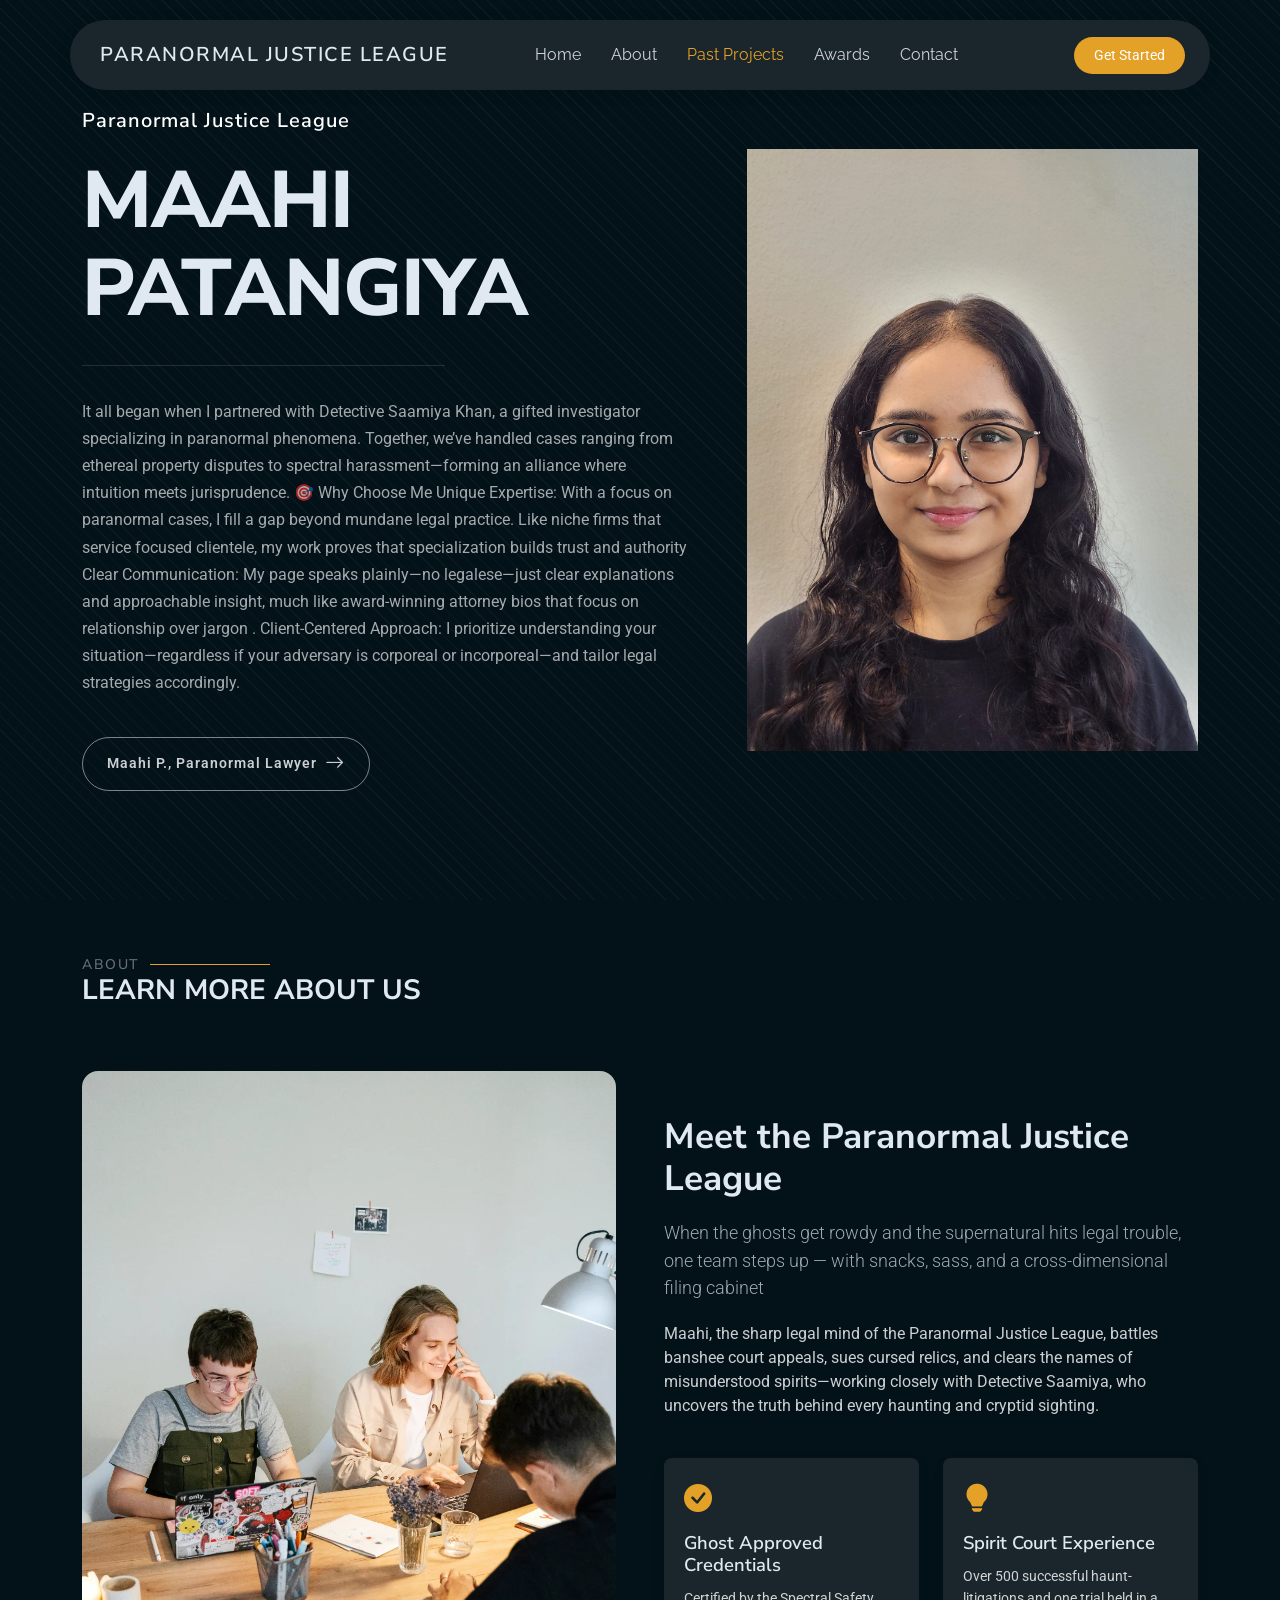
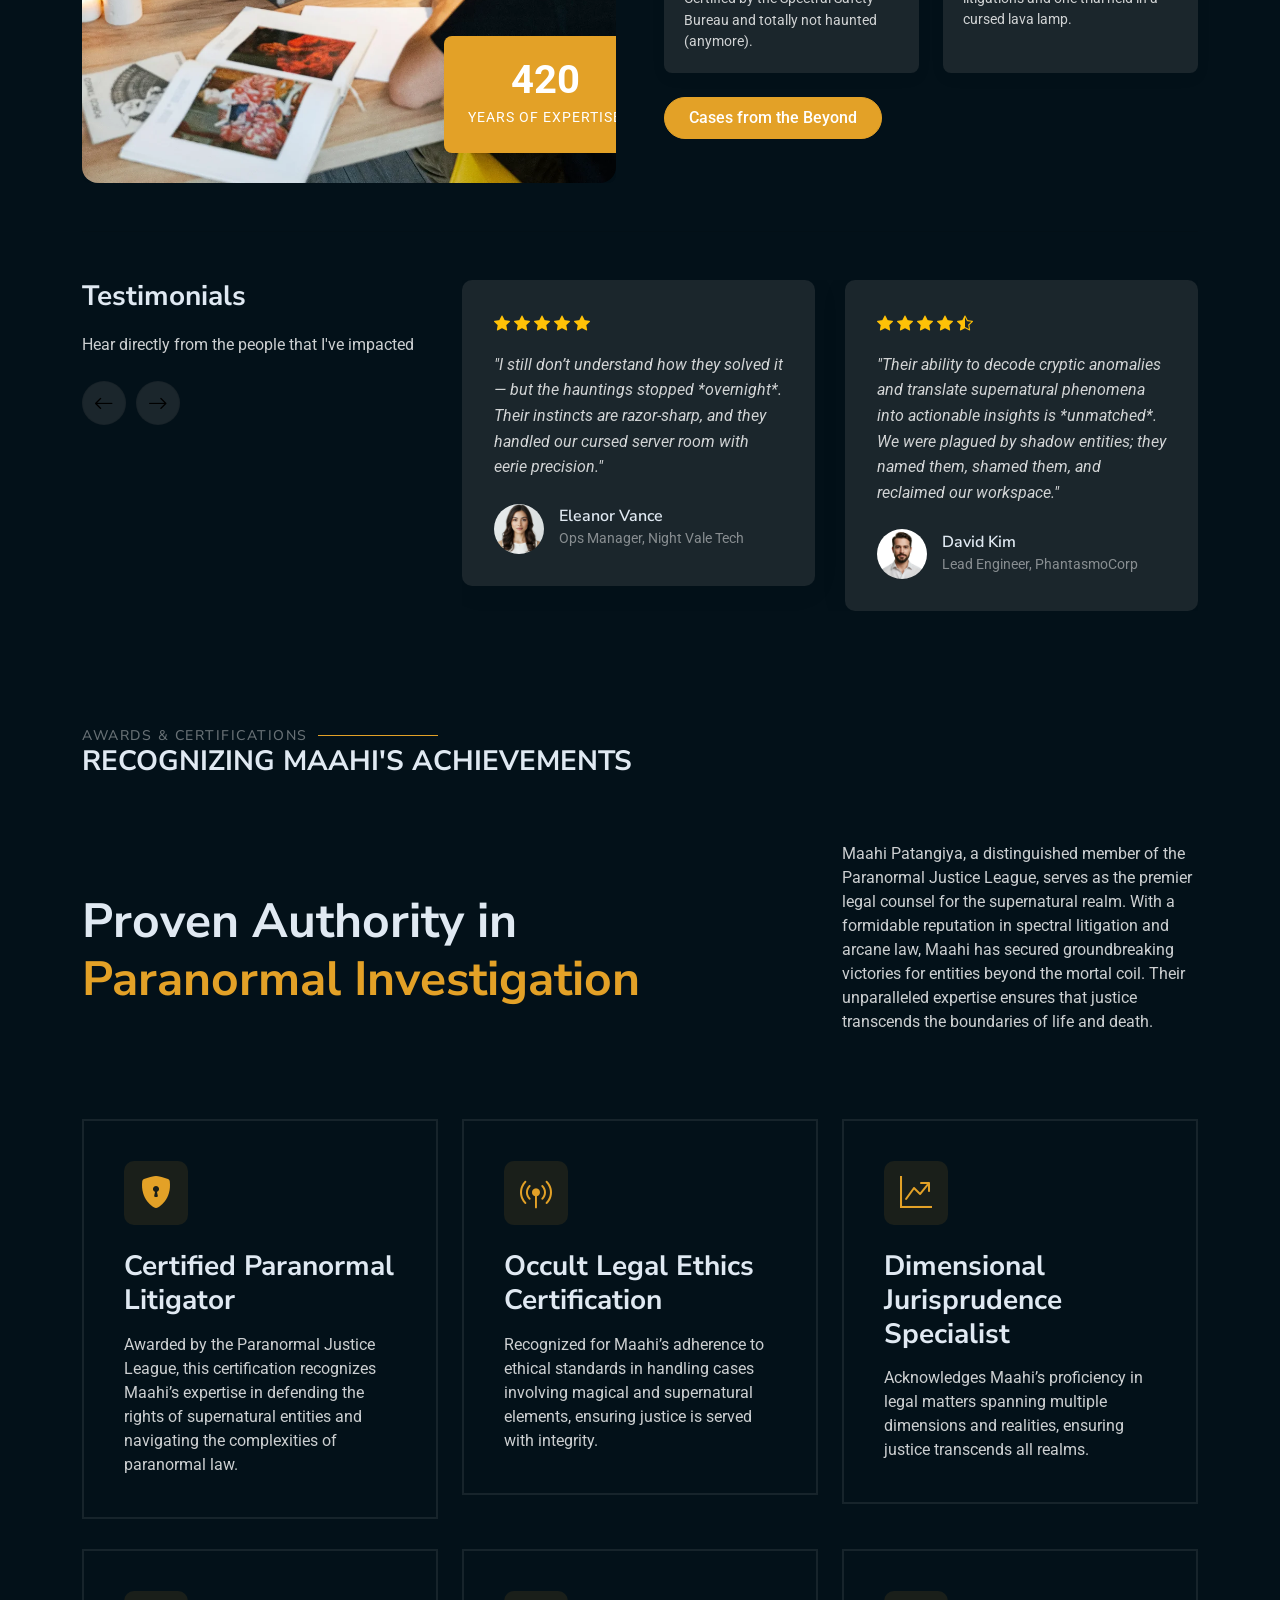
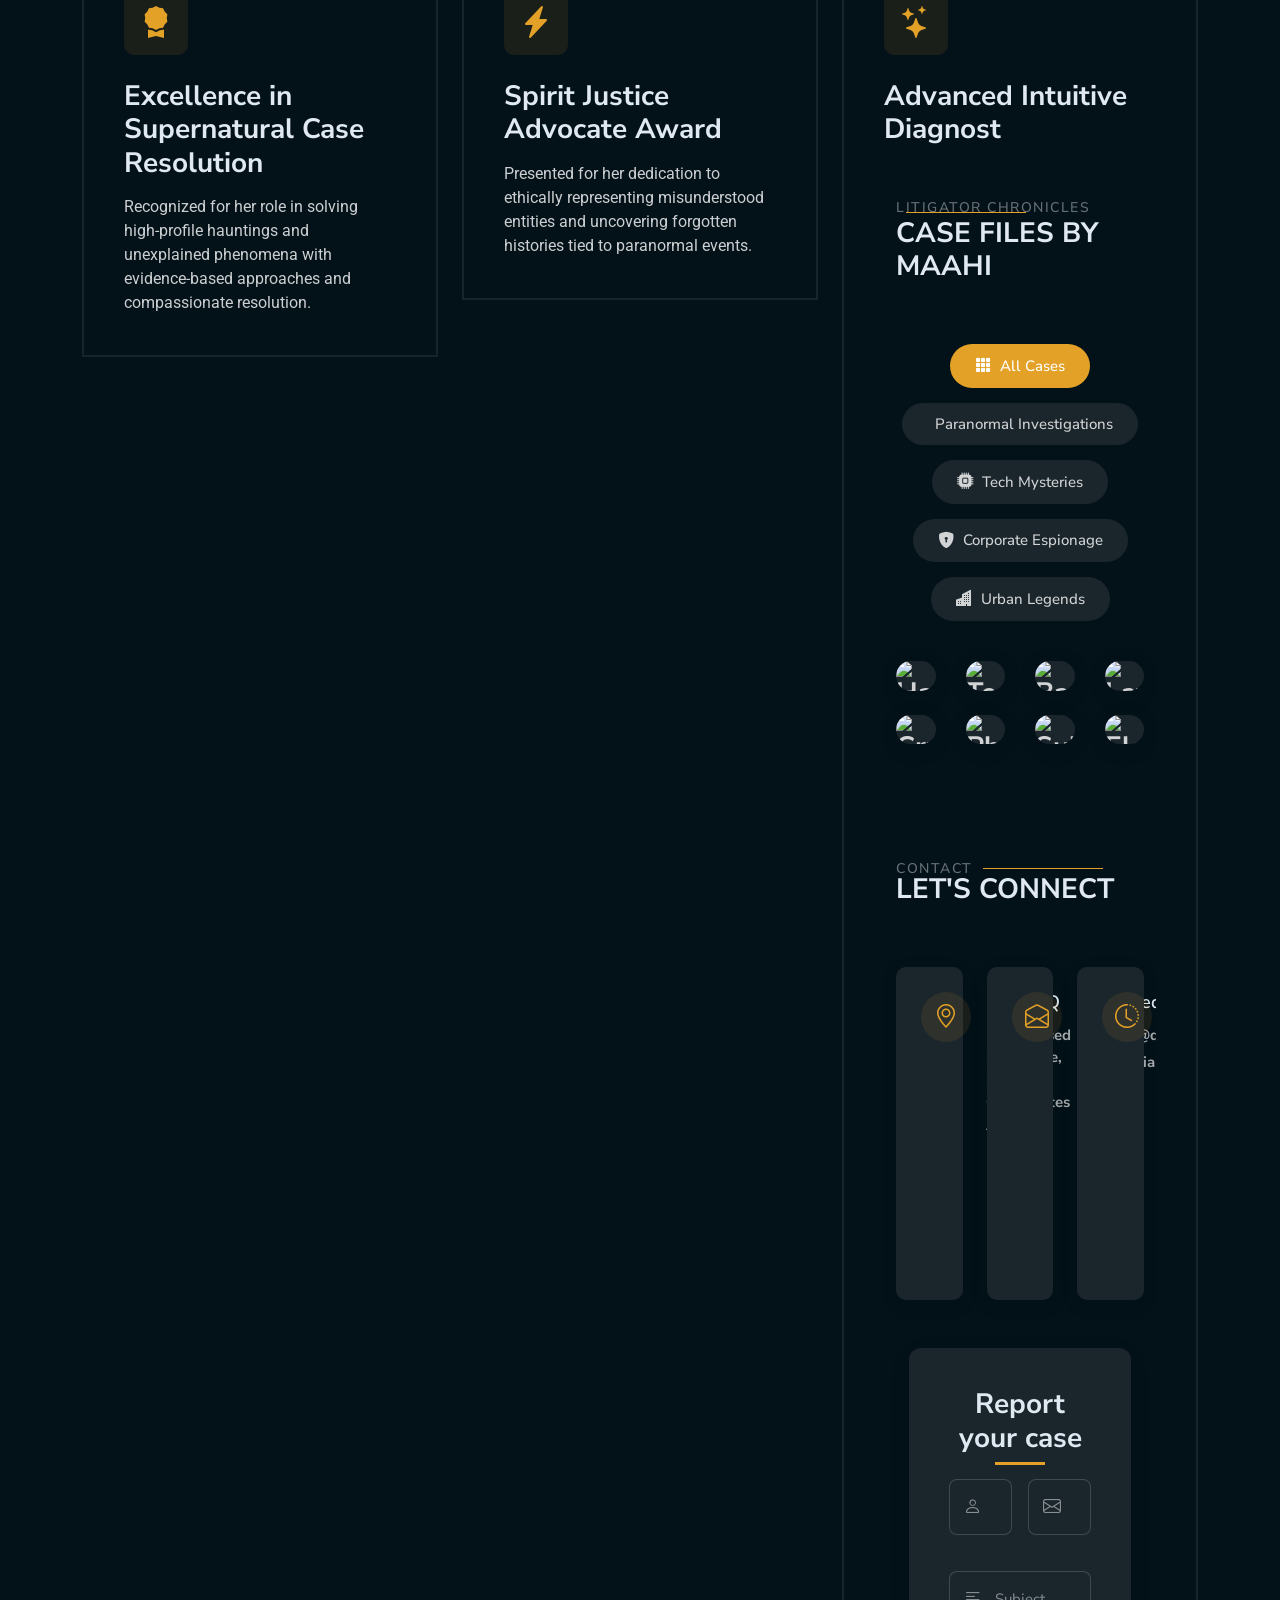
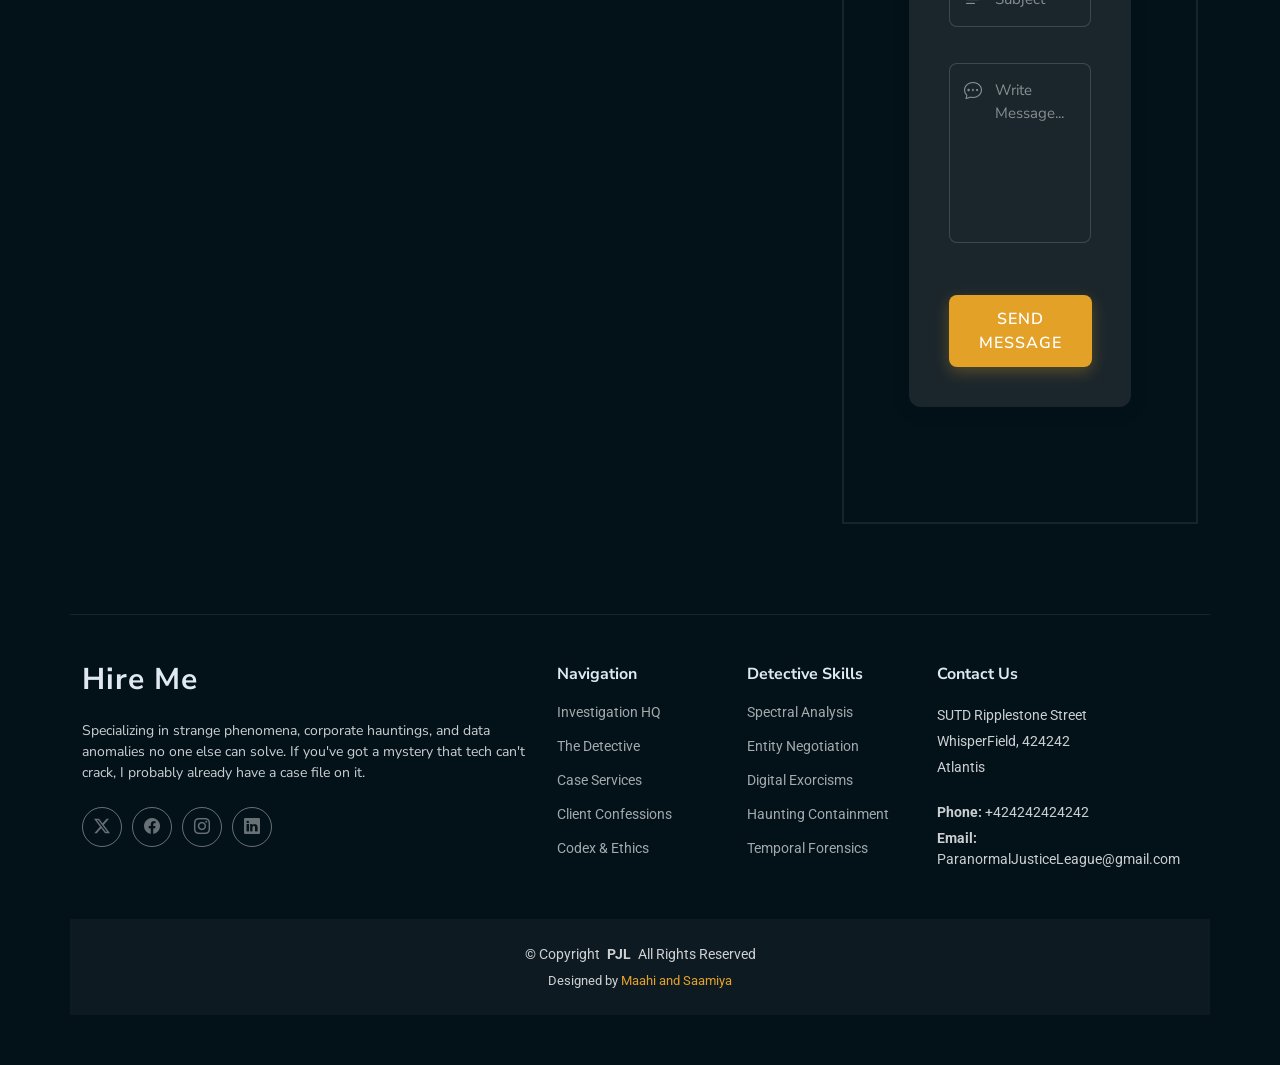
==== commit 0facf226: "strat2" ====
--- a/strategy2/index.html
+++ b/strategy2/index.html
@@ -4,7 +4,7 @@
 <head>
   <meta charset="utf-8">
   <meta content="width=device-width, initial-scale=1.0" name="viewport">
-  <title>Saamiya Khan's portfolio</title>
+  <title>Maahi Patangiya's portfolio</title>
   <meta name="description" content="">
   <meta name="keywords" content="">
 
@@ -95,18 +95,25 @@
               </div>
 
               <div class="main-heading">
-                <h1>SAAMIYA <br>KHAN</h1>
+                <h1>MAAHI <br>PATANGIYA</h1>
               </div>
 
               <div class="divider"></div>
 
               <div class="description">
-                <p>Spook-sniffer. Case-cracker. Part-time ghost counselor. Detective Saamiya tracks haunted toasters, shady mirror realms, and overly dramatic poltergeists. Armed with a trench coat, ghost snacks, and a very sassy walkie-talkie, she solves the cases the normal cops won’t touch (or believe).</p>
+                <p>It all began when I partnered with Detective Saamiya Khan, a gifted investigator specializing in paranormal phenomena. Together, we’ve handled cases ranging from ethereal property disputes to spectral harassment—forming an alliance where intuition meets jurisprudence.
+
+                  🎯 Why Choose Me
+                  Unique Expertise: With a focus on paranormal cases, I fill a gap beyond mundane legal practice. Like niche firms that service focused clientele, my work proves that specialization builds trust and authority 
+                  
+                  Clear Communication: My page speaks plainly—no legalese—just clear explanations and approachable insight, much like award-winning attorney bios that focus on relationship over jargon .
+                  
+                  Client-Centered Approach: I prioritize understanding your situation—regardless if your adversary is corporeal or incorporeal—and tailor legal strategies accordingly.</p>
               </div>
 
               <div class="cta-button">
                 <a href="#services" class="btn">
-                  <span>Detective Saamiya, Paranormal Investigator</span>
+                  <span>Maahi P., Paranormal Lawyer</span>
                   <i class="bi bi-arrow-right"></i>
                 </a>
               </div>
@@ -149,10 +156,9 @@
 
           <div class="col-lg-6 mt-4 mt-lg-0" data-aos="fade-left" data-aos-delay="300">
             <div class="about-content">
-              <h2>>Meet the Paranormal Justice League</h2>
+              <h2>Meet the Paranormal Justice League</h2>
               <p class="lead">When the ghosts get rowdy and the supernatural hits legal trouble, one team steps up — with snacks, sass, and a cross-dimensional filing cabinet</p>
-              <p>Detective Saamiya handles ghost investigations, haunted house diagnostics, and cryptid surveillance. Meanwhile, her legal partner argues banshee court appeals, sues cursed objects, and helps misunderstood spirits clear their names</p>
-
+              <p>Maahi, the sharp legal mind of the Paranormal Justice League, battles banshee court appeals, sues cursed relics, and clears the names of misunderstood spirits—working closely with Detective Saamiya, who uncovers the truth behind every haunting and cryptid sighting.</p>
               <div class="row g-4 mt-3">
                 <div class="col-md-6" data-aos="zoom-in" data-aos-delay="400">
                   <div class="feature-item">
@@ -311,7 +317,7 @@
   <!-- Section Title -->
   <div class="container section-title" data-aos="fade-up">
     <h2>Awards & Certifications</h2>
-    <div><span>Recognizing</span> <span class="description-title">Saamiya's Achievements</span></div>
+    <div><span>Recognizing</span> <span class="description-title">Maahi's Achievements</span></div>
   </div><!-- End Section Title -->
 
   <div class="container" data-aos="fade-up" data-aos-delay="100">
@@ -329,7 +335,7 @@
         <div class="col-lg-4 col-md-12">
           <div class="service-summary">
             <p>
-              Saamiya is a decorated investigator with the Paranormal Justice League, earning multiple distinctions for her excellence in spiritual forensics, field analysis, and justice for entities beyond the veil.
+              Maahi Patangiya, a distinguished member of the Paranormal Justice League, serves as the premier legal counsel for the supernatural realm. With a formidable reputation in spectral litigation and arcane law, Maahi has secured groundbreaking victories for entities beyond the mortal coil. Their unparalleled expertise ensures that justice transcends the boundaries of life and death.
             </p>
           </div>
         </div>
@@ -341,35 +347,35 @@
       <div class="col-lg-4 col-md-6" data-aos="fade-up" data-aos-delay="100">
         <div class="service-card position-relative z-1">
           <div class="service-icon"><i class="bi bi-shield-lock-fill"></i></div>
-          <h3><span>Certified Paranormal Investigator</span></h3>
+          <h3><span>Certified Paranormal Litigator</span></h3>
           <p>
-            Issued by the Paranormal Justice League, this certification recognizes Saamiya’s field readiness and advanced investigative protocols in haunted locations.
+            Awarded by the Paranormal Justice League, this certification recognizes Maahi’s expertise in defending the rights of supernatural entities and navigating the complexities of paranormal law.
           </p>
         </div>
       </div>
-
+    
       <!-- Certification 2 -->
       <div class="col-lg-4 col-md-6" data-aos="fade-up" data-aos-delay="200">
         <div class="service-card position-relative z-1">
           <div class="service-icon"><i class="bi bi-broadcast-pin"></i></div>
-          <h3><span>EVP & Spirit Communication Expert</span></h3>
+          <h3><span>Occult Legal Ethics Certification</span></h3>
           <p>
-            Awarded for mastery in capturing and interpreting Electronic Voice Phenomena (EVPs) and conducting responsible spirit communication sessions.
+            Recognized for Maahi’s adherence to ethical standards in handling cases involving magical and supernatural elements, ensuring justice is served with integrity.
           </p>
         </div>
       </div>
-
+    
       <!-- Certification 3 -->
       <div class="col-lg-4 col-md-6" data-aos="fade-up" data-aos-delay="300">
         <div class="service-card position-relative z-1">
           <div class="service-icon"><i class="bi bi-graph-up-arrow"></i></div>
-          <h3><span>EMF Field Analysis Certification</span></h3>
+          <h3><span>Dimensional Jurisprudence Specialist</span></h3>
           <p>
-            Acknowledges Saamiya’s expertise in detecting and analyzing electromagnetic fields to identify paranormal anomalies using scientific methodology.
+            Acknowledges Maahi’s proficiency in legal matters spanning multiple dimensions and realities, ensuring justice transcends all realms.
           </p>
         </div>
       </div>
-
+    
       <!-- Award 1 -->
       <div class="col-lg-4 col-md-6" data-aos="fade-up" data-aos-delay="100">
         <div class="service-card position-relative z-1">
@@ -380,7 +386,7 @@
           </p>
         </div>
       </div>
-
+    
       <!-- Award 2 -->
       <div class="col-lg-4 col-md-6" data-aos="fade-up" data-aos-delay="200">
         <div class="service-card position-relative z-1">
@@ -391,32 +397,21 @@
           </p>
         </div>
       </div>
-
+    
       <!-- Certification 4 -->
       <div class="col-lg-4 col-md-6" data-aos="fade-up" data-aos-delay="300">
         <div class="service-card position-relative z-1">
           <div class="service-icon"><i class="bi bi-stars"></i></div>
-          <h3><span>Advanced Intuitive Diagnostics</span></h3>
-          <p>
-            Certification for combining psychic sensitivity with empirical tools—recognizing Saamiya’s unique edge in empathic paranormal detection.
-          </p>
-        </div>
-      </div>
-    </div>
-
-  </div>
-
-</section><!-- /Awards & Certifications Section -->
-<!-- /Services Section -->
-
+          <h3><span>Advanced Intuitive Diagnost
+    
     
 <!-- Detective Chronicles -->
 <section id="portfolio" class="portfolio section">
 
   <!-- Section Title -->
   <div class="container section-title" data-aos="fade-up">
-    <h2>Detective Chronicles</h2>
-    <div><span>Case Files</span> <span class="description-title">by Saamiya</span></div>
+    <h2>Litigator Chronicles</h2>
+    <div><span>Case Files</span> <span class="description-title">by Maahi</span></div>
   </div>
 
   <div class="container-fluid" data-aos="fade-up" data-aos-delay="100">
